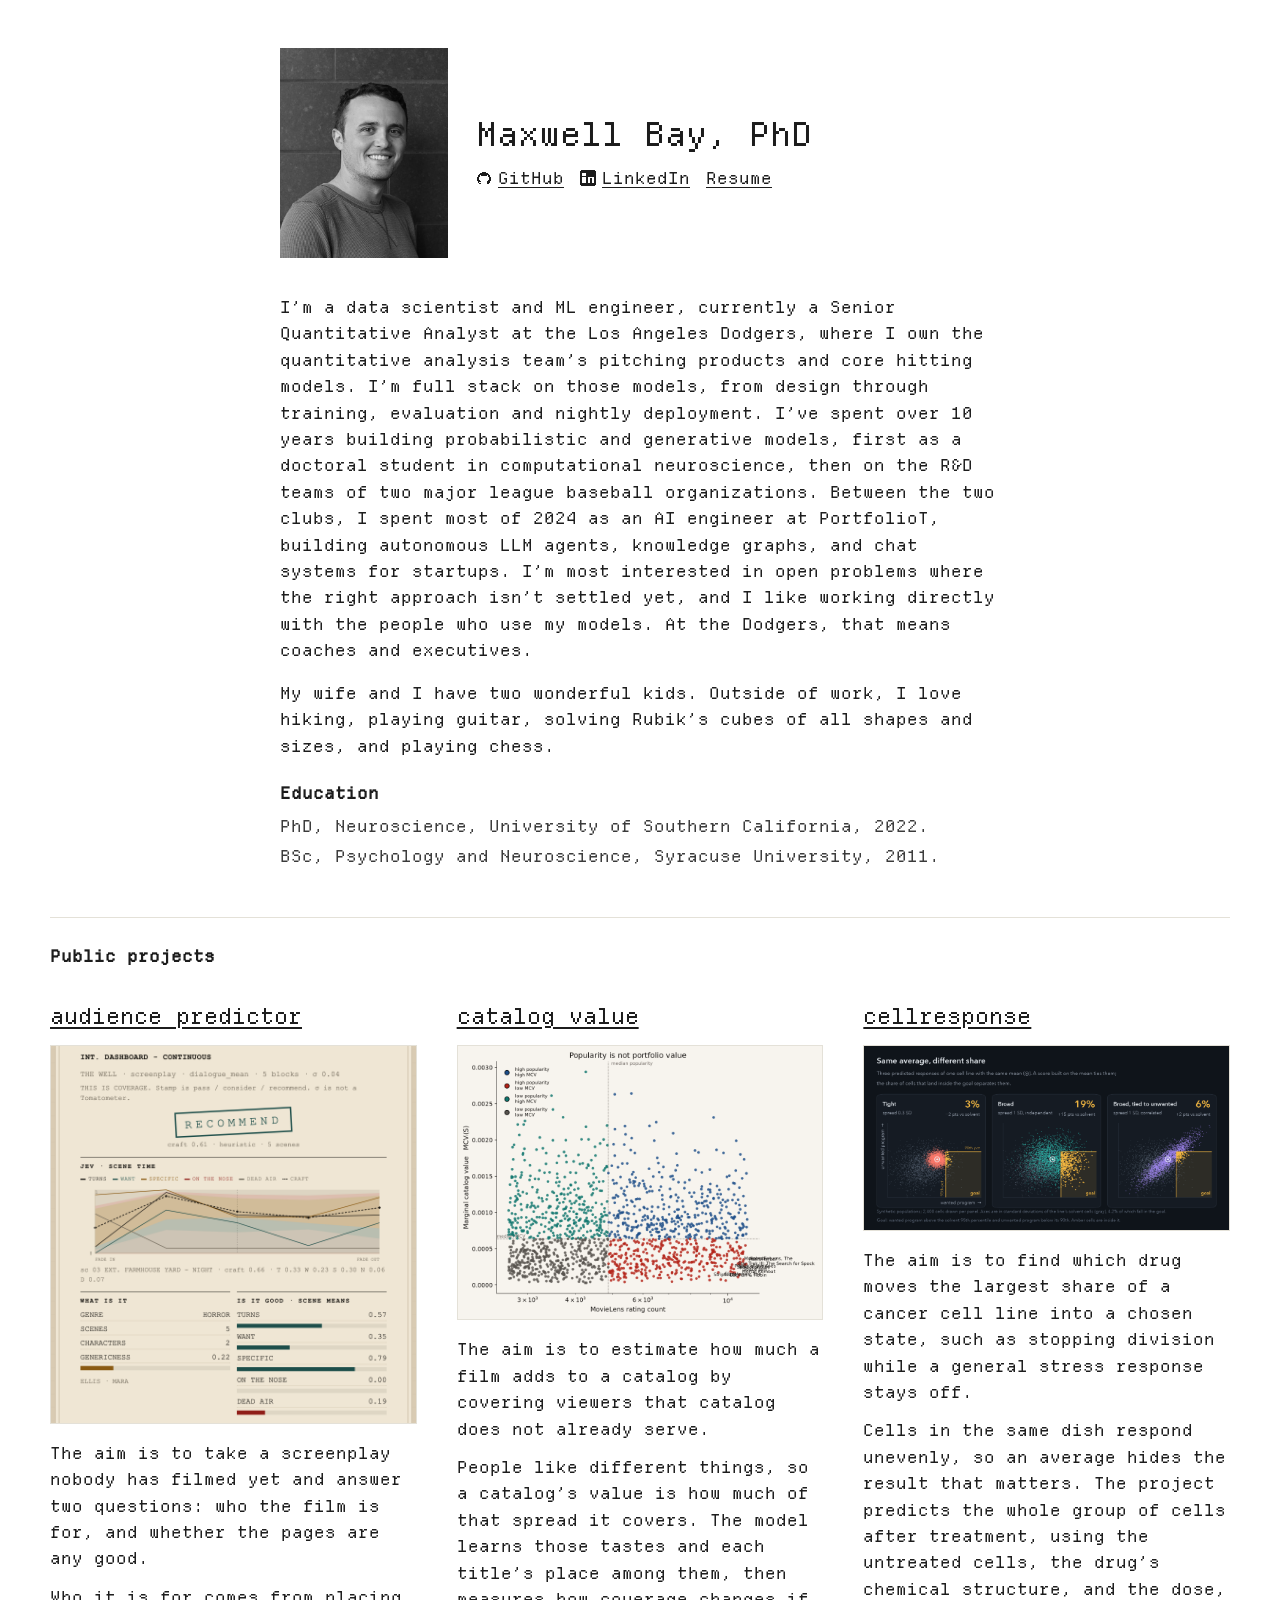
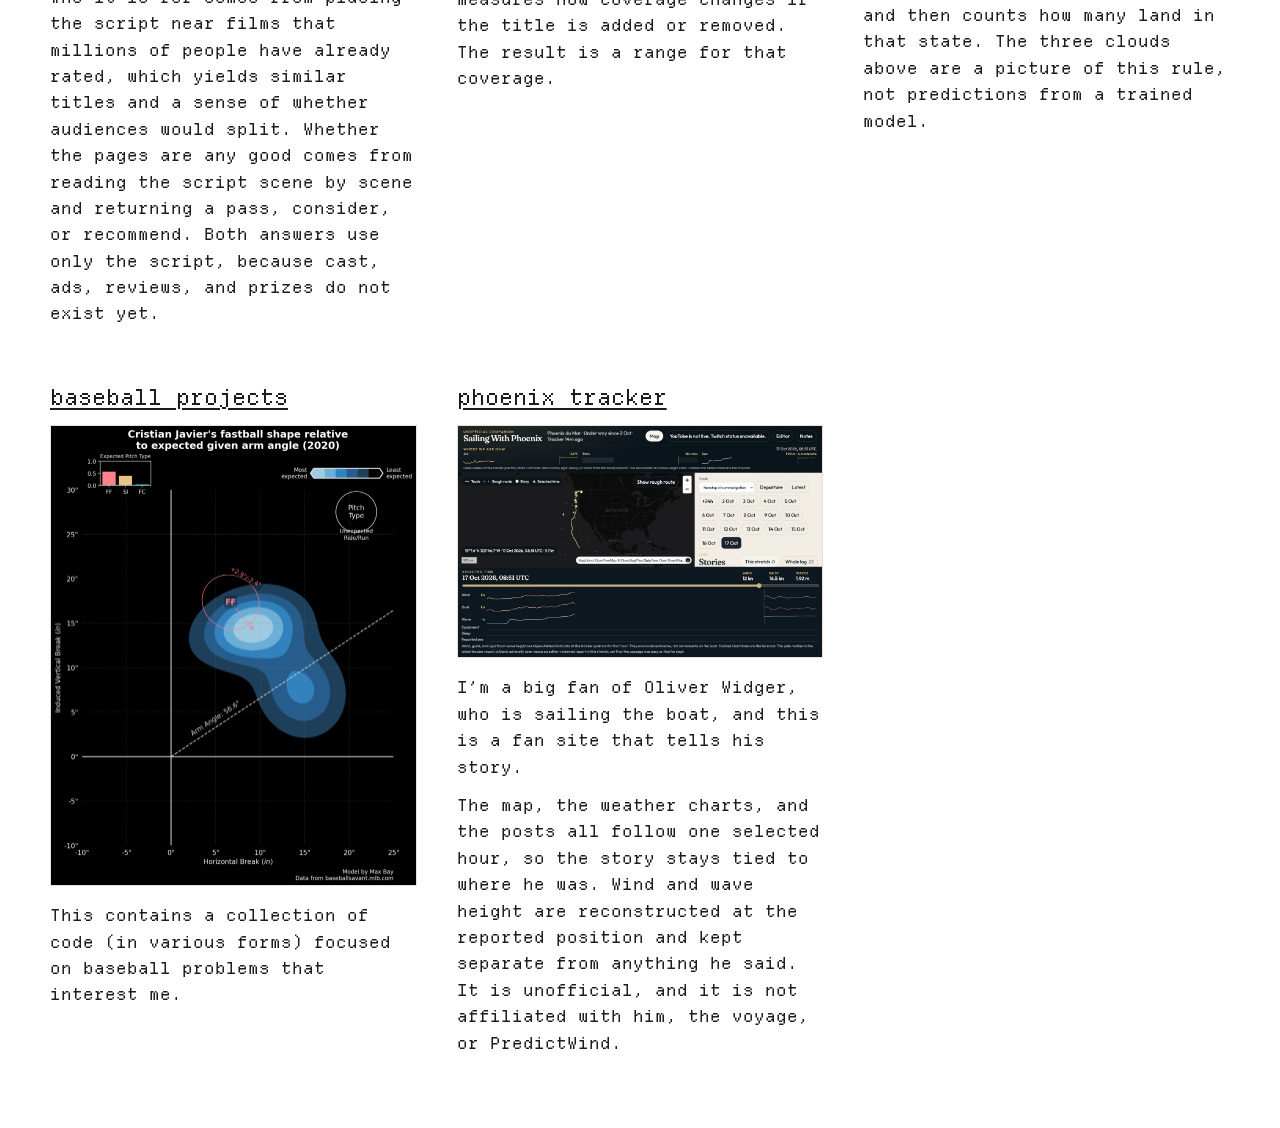
==== index.html @ 02265629 "chore: change bio text" ====
<!DOCTYPE html>
<html lang="en">
<head>
  <meta charset="utf-8">
  <meta name="viewport" content="width=device-width, initial-scale=1">
  <title>Maxwell Bay, PhD</title>
  <meta name="description" content="Maxwell Bay is a Senior Quantitative Analyst at the Los Angeles Dodgers. He builds probabilistic and generative models.">
  <link rel="canonical" href="https://maxmbay.github.io/">
  <meta property="og:title" content="Maxwell Bay, PhD">
  <meta property="og:description" content="Senior Quantitative Analyst at the Los Angeles Dodgers. Probabilistic and generative models, from neuroscience to two major-league front offices.">
  <meta property="og:type" content="website">
  <meta property="og:url" content="https://maxmbay.github.io/">
  <meta property="og:image" content="https://maxmbay.github.io/photos/Maxwell-Bay-crop.jpg">
  <meta name="twitter:card" content="summary">
  <meta name="theme-color" content="#ffffff">
  <link rel="icon" href="favicon.svg" type="image/svg+xml">
  <link rel="stylesheet" href="styles.css">
</head>
<body>
  <header class="intro">
    <img class="portrait" src="photos/Maxwell-Bay-crop.jpg" alt="Maxwell Bay">
    <div>
      <h1>Maxwell Bay, PhD</h1>
      <nav class="links" aria-label="Contact">
        <a href="https://github.com/maxmbay" rel="me noopener noreferrer">
          <svg viewBox="0 0 16 16" shape-rendering="crispEdges" aria-hidden="true"><path fill="currentColor" d="M6 2h4v1h-4zM4 3h8v1h-8zM3 4h10v1h-10zM2 5h2v1h-2zM5 5h6v1h-6zM12 5h2v1h-2zM2 6h2v1h-2zM12 6h2v1h-2zM1 7h2v1h-2zM13 7h2v1h-2zM1 8h2v1h-2zM13 8h2v1h-2zM1 9h2v1h-2zM13 9h2v1h-2zM1 10h3v1h-3zM12 10h3v1h-3zM2 11h3v1h-3zM11 11h3v1h-3zM2 12h1v1h-1zM11 12h3v1h-3zM3 13h2v1h-2zM11 13h2v1h-2z"/></svg>
          GitHub
        </a>
        <a href="https://www.linkedin.com/in/mbayphd" rel="me noopener noreferrer">
          <svg viewBox="0 0 16 16" shape-rendering="crispEdges" aria-hidden="true"><path fill="currentColor" d="M1 0h14v1h-14zM0 1h16v1h-16zM0 2h16v1h-16zM0 3h2v1h-2zM6 3h10v1h-10zM0 4h2v1h-2zM6 4h10v1h-10zM0 5h2v1h-2zM6 5h10v1h-10zM0 6h16v1h-16zM0 7h2v1h-2zM6 7h2v1h-2zM14 7h2v1h-2zM0 8h2v1h-2zM6 8h2v1h-2zM10 8h2v1h-2zM14 8h2v1h-2zM0 9h2v1h-2zM6 9h2v1h-2zM10 9h2v1h-2zM14 9h2v1h-2zM0 10h2v1h-2zM6 10h2v1h-2zM10 10h2v1h-2zM14 10h2v1h-2zM0 11h2v1h-2zM6 11h2v1h-2zM10 11h2v1h-2zM14 11h2v1h-2zM0 12h2v1h-2zM6 12h2v1h-2zM10 12h2v1h-2zM14 12h2v1h-2zM0 13h16v1h-16zM0 14h16v1h-16zM1 15h14v1h-14z"/></svg>
          LinkedIn
        </a>
        <a href="resume/Maxwell_Bay_Resume_2026.pdf">Resume</a>
      </nav>
    </div>
  </header>

  <section class="about">
    <p>I’m a data scientist and ML engineer, currently a Senior Quantitative Analyst at the Los Angeles Dodgers, where I own the quantitative analysis team’s pitching products and core hitting models. I’m full stack on those models, from design through training, evaluation and nightly deployment. I’ve spent over 10 years building probabilistic and generative models, first as a doctoral student in computational neuroscience, then on the R&amp;D teams of two major league baseball organizations. Between the two clubs, I spent most of 2024 as an AI engineer at PortfolioT, building autonomous LLM agents, knowledge graphs, and chat systems for startups. I’m most interested in open problems where the right approach isn’t settled yet, and I like working directly with the people who use my models. At the Dodgers, that means coaches and executives.</p>
    <p>My wife and I have two wonderful kids. Outside of work, I love hiking, playing guitar, solving Rubik’s cubes of all shapes and sizes, and playing chess.</p>
    <div class="edu"> 
      <h2>Education</h2>
      <p>PhD, Neuroscience, University of Southern California, 2022.</p>
      <p>BSc, Psychology and Neuroscience, Syracuse University, 2011.</p>
    </div>
  </section>

  <main>
    <h2 class="projects-label">Public projects</h2>
    <article>
      <h2><a href="https://github.com/maxmbay/audience-predictor">audience predictor</a></h2>
      <img src="images/audience.png" width="1540" height="1592" alt="Coverage desk for the spec The Well: a recommend stamp, a scene-by-scene craft chart, and short notes on what the script is and whether it is good.">
      <p>The aim is to take a screenplay nobody has filmed yet and answer two questions: who the film is for, and whether the pages are any good.</p>
      <p>Who it is for comes from placing the script near films that millions of people have already rated, which yields similar titles and a sense of whether audiences would split. Whether the pages are any good comes from reading the script scene by scene and returning a pass, consider, or recommend. Both answers use only the script, because cast, ads, reviews, and prizes do not exist yet.</p>
    </article>

    <article>
      <h2><a href="https://github.com/maxmbay/catalog-value">catalog value</a></h2>
      <img src="images/catalog.png" width="1936" height="1452" alt="Scatter of MovieLens popularity against marginal catalog value. High-popularity titles are not always high value.">
      <p>The aim is to estimate how much a film adds to a catalog by covering viewers that catalog does not already serve.</p>
      <p>People like different things, so a catalog’s value is how much of that spread it covers. The model learns those tastes and each title’s place among them, then measures how coverage changes if the title is added or removed. The result is a range for that coverage.</p>
    </article>

    <article>
      <h2><a href="https://github.com/maxmbay/expression">cellresponse</a></h2>
      <img src="images/expression.png" width="2000" height="1010" alt="Three synthetic responses with the same mean. Three percent, nineteen percent, and six percent of the cells fall inside the goal.">
      <p>The aim is to find which drug moves the largest share of a cancer cell line into a chosen state, such as stopping division while a general stress response stays off.</p>
      <p>Cells in the same dish respond unevenly, so an average hides the result that matters. The project predicts the whole group of cells after treatment, using the untreated cells, the drug’s chemical structure, and the dose, and then counts how many land in that state. The three clouds above are a picture of this rule, not predictions from a trained model.</p>
    </article>

    <article>
      <h2><a href="https://github.com/maxmbay/public_baseball">baseball projects</a></h2>
      <img src="images/baseball.png" width="1460" height="1837" alt="Cristian Javier’s 2020 fastball plotted against the movement expected from his arm angle. The four-seam fastball sits above that expectation.">
      <p>This contains a collection of code (in various forms) focused on baseball problems that interest me.</p>
    </article>

    <article>
      <h2><a href="https://github.com/maxmbay/phoenix-tracker">phoenix tracker</a></h2>
      <img src="images/phoenix.jpg" width="1200" height="760" alt="Voyage companion for Sailing With Phoenix: the track on a map, the hour’s weather, and the story log.">
      <p>I’m a big fan of Oliver Widger, who is sailing the boat, and this is a fan site that tells his story.</p>
      <p>The map, the weather charts, and the posts all follow one selected hour, so the story stays tied to where he was. Wind and wave height are reconstructed at the reported position and kept separate from anything he said. It is unofficial, and it is not affiliated with him, the voyage, or PredictWind.</p>
    </article>
  </main>
</body>
</html>
---- styles.css ----
@font-face {
  font-family: "Departure Mono";
  src: url("fonts/DepartureMono-Regular.woff2") format("woff2"),
       url("fonts/DepartureMono-Regular.woff") format("woff");
  font-display: swap;
}

* { box-sizing: border-box; }

/* Departure Mono is drawn on an 11px grid, so sizes stay on multiples of 5.5px. */
body {
  margin: 0;
  background: #fff;
  color: #1c1c1c;
  font: 16.5px/1.6 "Departure Mono", ui-monospace, Menlo, monospace;
}

body > * {
  width: min(720px, calc(100% - 40px));
  margin-left: auto;
  margin-right: auto;
}

a { color: inherit; }
a:focus-visible {
  outline: 2px solid currentColor;
  outline-offset: 3px;
}
img { max-width: 100%; height: auto; }

.intro {
  display: flex;
  gap: 28px;
  align-items: center;
  padding: 48px 0 8px;
}

.links {
  display: flex;
  flex-wrap: wrap;
  gap: 8px 16px;
  margin: 0;
  align-items: center;
}

.links a {
  display: inline-flex;
  align-items: center;
  gap: 6px;
}

.links svg {
  width: 16px;
  height: 16px;
  flex: none;
  image-rendering: pixelated;
}

a { text-underline-offset: 3px; }

.about { padding-top: 28px; }

.about > p { margin: 0; }
.about > p + p { margin-top: 1em; }

.about .edu { margin-top: 1.45em; }

.edu h2 {
  margin: 0 0 8px;
  font-size: 16.5px;
  font-weight: 700;
}

.edu p {
  margin: 0;
  color: #3a3a3a;
}

.edu p + p { margin-top: 4px; }

.portrait {
  width: 168px;
  height: 210px;
  object-fit: cover;
  object-position: center 18%;
  filter: grayscale(1);
  flex: none;
}

h1 {
  margin: 0 0 10px;
  font-size: 33px;
  font-weight: normal;
  line-height: 1.2;
}

body > main {
  width: min(1180px, calc(100% - 40px));
  display: grid;
  grid-template-columns: repeat(3, 1fr);
  column-gap: 40px;
  row-gap: 56px;
  align-items: start;
  margin-top: 48px;
  padding: 28px 0 72px;
  border-top: 1px solid #e4e1d8;
}

.projects-label {
  grid-column: 1 / -1;
  margin: 0 0 -28px;
  font-size: 16.5px;
  font-weight: 700;
  line-height: 1.3;
}

main article { margin-top: 0; }

h2 {
  margin: 0;
  font-size: 22px;
  font-weight: normal;
  line-height: 1.3;
}

article img {
  display: block;
  width: 100%;
  height: auto;
  margin: 14px 0 16px;
  border: 1px solid #e4e1d8;
}

article p {
  margin: 0 0 12px;
}

article p:last-child { margin-bottom: 0; }

@media (max-width: 1100px) {
  body > main {
    grid-template-columns: 1fr 1fr;
    row-gap: 48px;
  }
}

@media (max-width: 700px) {
  body > main {
    grid-template-columns: 1fr;
    row-gap: 40px;
  }
}

@media (max-width: 560px) {
  .intro {
    flex-direction: column;
    align-items: flex-start;
    gap: 16px;
  }
  .portrait { width: 140px; height: 176px; }
  h1 { font-size: 27.5px; }
}
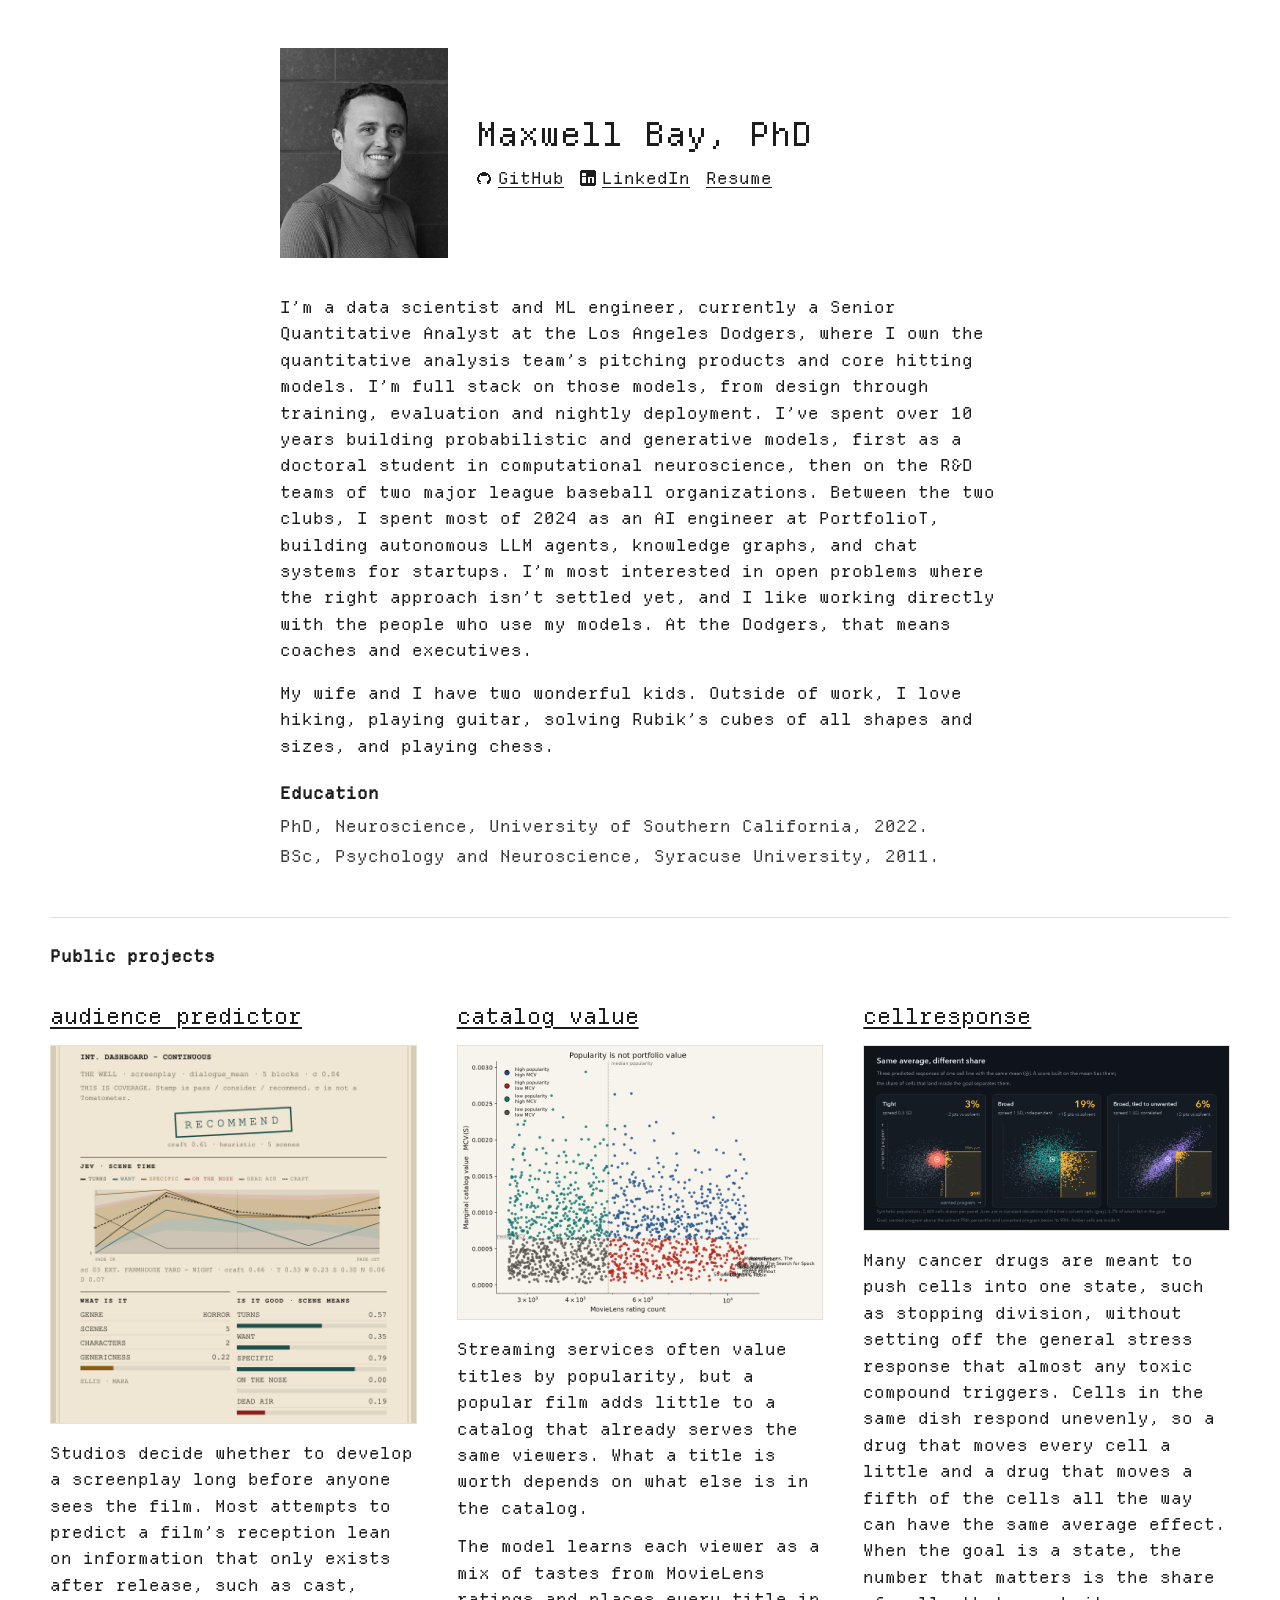
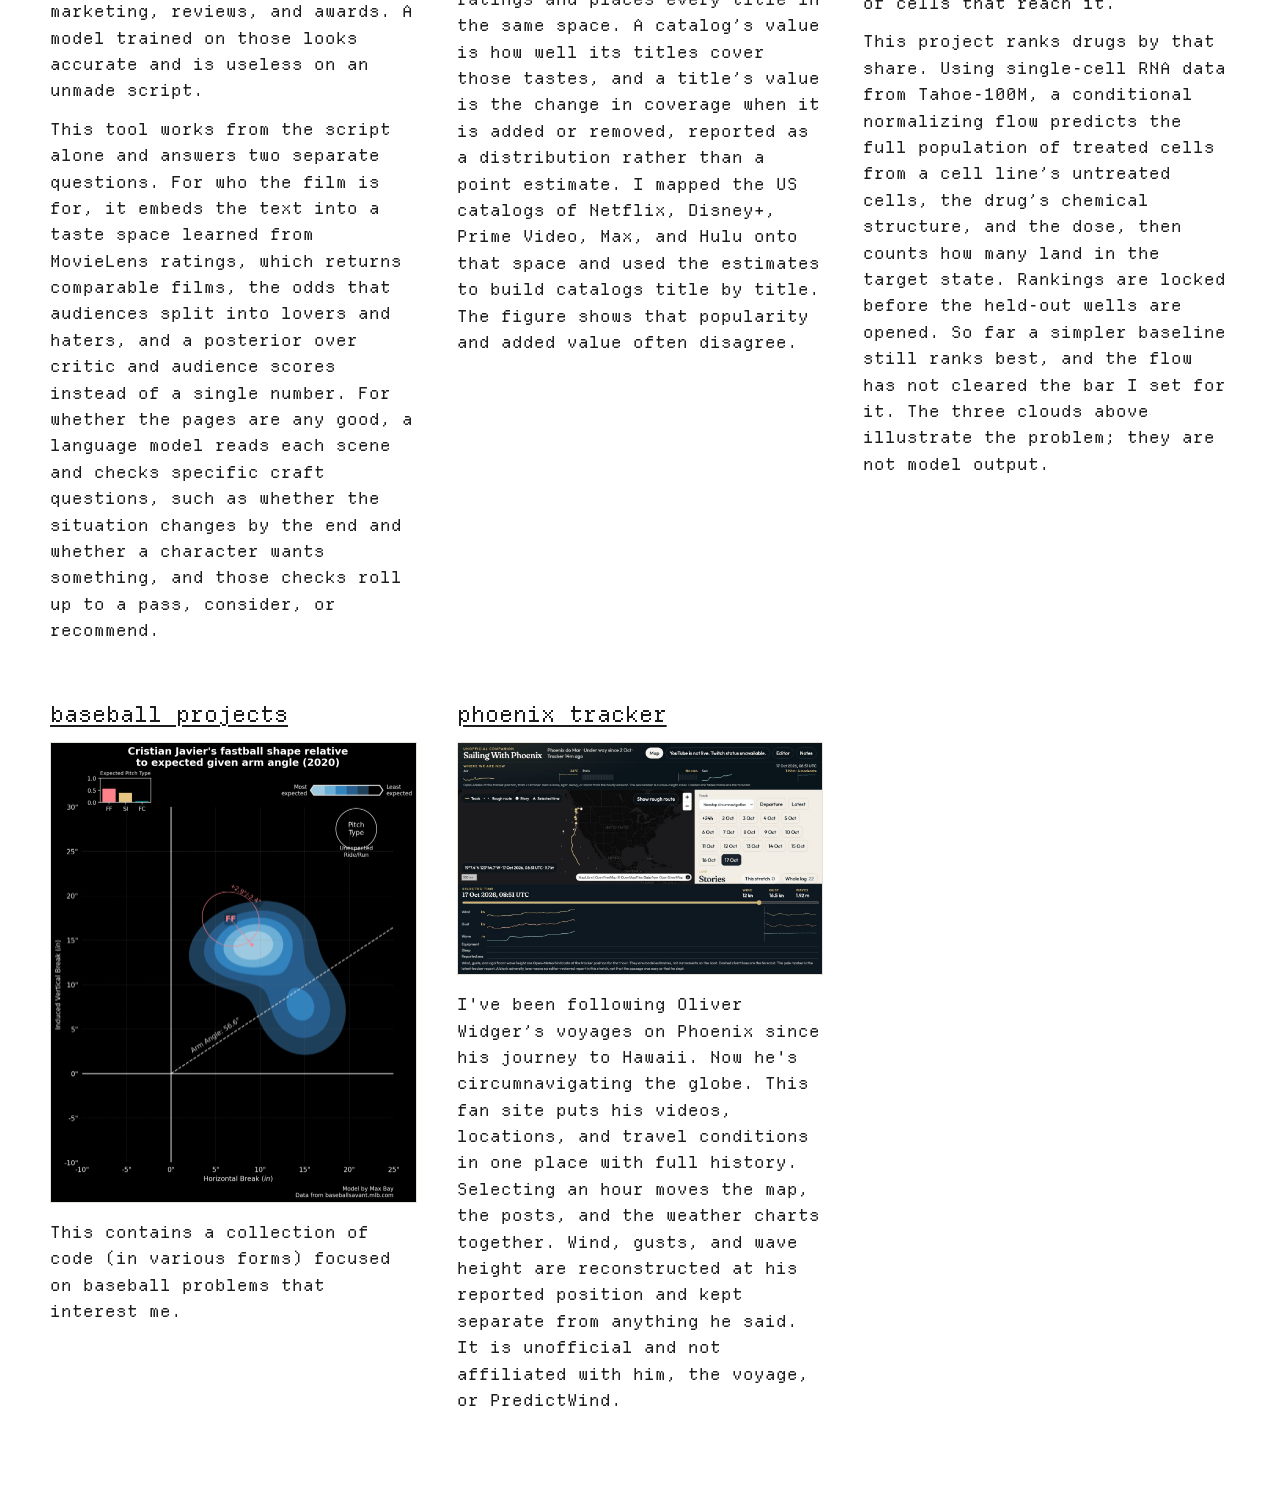
==== commit fa6981a6: "Spell out what each public project measures and how it does it. Co-authored-by: Cursor <cursoragent@" ====
--- a/index.html
+++ b/index.html
@@ -50,22 +50,22 @@
     <article>
       <h2><a href="https://github.com/maxmbay/audience-predictor">audience predictor</a></h2>
       <img src="images/audience.png" width="1540" height="1592" alt="Coverage desk for the spec The Well: a recommend stamp, a scene-by-scene craft chart, and short notes on what the script is and whether it is good.">
-      <p>The aim is to take a screenplay nobody has filmed yet and answer two questions: who the film is for, and whether the pages are any good.</p>
-      <p>Who it is for comes from placing the script near films that millions of people have already rated, which yields similar titles and a sense of whether audiences would split. Whether the pages are any good comes from reading the script scene by scene and returning a pass, consider, or recommend. Both answers use only the script, because cast, ads, reviews, and prizes do not exist yet.</p>
+      <p>Studios decide whether to develop a screenplay long before anyone sees the film. Most attempts to predict a film’s reception lean on information that only exists after release, such as cast, marketing, reviews, and awards. A model trained on those looks accurate and is useless on an unmade script.</p>
+      <p>This tool works from the script alone and answers two separate questions. For who the film is for, it embeds the text into a taste space learned from MovieLens ratings, which returns comparable films, the odds that audiences split into lovers and haters, and a posterior over critic and audience scores instead of a single number. For whether the pages are any good, a language model reads each scene and checks specific craft questions, such as whether the situation changes by the end and whether a character wants something, and those checks roll up to a pass, consider, or recommend.</p>
     </article>
 
     <article>
       <h2><a href="https://github.com/maxmbay/catalog-value">catalog value</a></h2>
       <img src="images/catalog.png" width="1936" height="1452" alt="Scatter of MovieLens popularity against marginal catalog value. High-popularity titles are not always high value.">
-      <p>The aim is to estimate how much a film adds to a catalog by covering viewers that catalog does not already serve.</p>
-      <p>People like different things, so a catalog’s value is how much of that spread it covers. The model learns those tastes and each title’s place among them, then measures how coverage changes if the title is added or removed. The result is a range for that coverage.</p>
+      <p>Streaming services often value titles by popularity, but a popular film adds little to a catalog that already serves the same viewers. What a title is worth depends on what else is in the catalog.</p>
+      <p>The model learns each viewer as a mix of tastes from MovieLens ratings and places every title in the same space. A catalog’s value is how well its titles cover those tastes, and a title’s value is the change in coverage when it is added or removed, reported as a distribution rather than a point estimate. I mapped the US catalogs of Netflix, Disney+, Prime Video, Max, and Hulu onto that space and used the estimates to build catalogs title by title. The figure shows that popularity and added value often disagree.</p>
     </article>
 
     <article>
       <h2><a href="https://github.com/maxmbay/expression">cellresponse</a></h2>
       <img src="images/expression.png" width="2000" height="1010" alt="Three synthetic responses with the same mean. Three percent, nineteen percent, and six percent of the cells fall inside the goal.">
-      <p>The aim is to find which drug moves the largest share of a cancer cell line into a chosen state, such as stopping division while a general stress response stays off.</p>
-      <p>Cells in the same dish respond unevenly, so an average hides the result that matters. The project predicts the whole group of cells after treatment, using the untreated cells, the drug’s chemical structure, and the dose, and then counts how many land in that state. The three clouds above are a picture of this rule, not predictions from a trained model.</p>
+      <p>Many cancer drugs are meant to push cells into one state, such as stopping division, without setting off the general stress response that almost any toxic compound triggers. Cells in the same dish respond unevenly, so a drug that moves every cell a little and a drug that moves a fifth of the cells all the way can have the same average effect. When the goal is a state, the number that matters is the share of cells that reach it.</p>
+      <p>This project ranks drugs by that share. Using single-cell RNA data from Tahoe-100M, a conditional normalizing flow predicts the full population of treated cells from a cell line’s untreated cells, the drug’s chemical structure, and the dose, then counts how many land in the target state. Rankings are locked before the held-out wells are opened. So far a simpler baseline still ranks best, and the flow has not cleared the bar I set for it. The three clouds above illustrate the problem; they are not model output.</p>
     </article>
 
     <article>
@@ -77,8 +77,7 @@
     <article>
       <h2><a href="https://github.com/maxmbay/phoenix-tracker">phoenix tracker</a></h2>
       <img src="images/phoenix.jpg" width="1200" height="760" alt="Voyage companion for Sailing With Phoenix: the track on a map, the hour’s weather, and the story log.">
-      <p>I’m a big fan of Oliver Widger, who is sailing the boat, and this is a fan site that tells his story.</p>
-      <p>The map, the weather charts, and the posts all follow one selected hour, so the story stays tied to where he was. Wind and wave height are reconstructed at the reported position and kept separate from anything he said. It is unofficial, and it is not affiliated with him, the voyage, or PredictWind.</p>
+      <p>I've been following Oliver Widger’s voyages on Phoenix since his journey to Hawaii. Now he's circumnavigating the globe. This fan site puts his videos, locations, and travel conditions in one place with full history. Selecting an hour moves the map, the posts, and the weather charts together. Wind, gusts, and wave height are reconstructed at his reported position and kept separate from anything he said. It is unofficial and not affiliated with him, the voyage, or PredictWind.</p>
     </article>
   </main>
 </body>
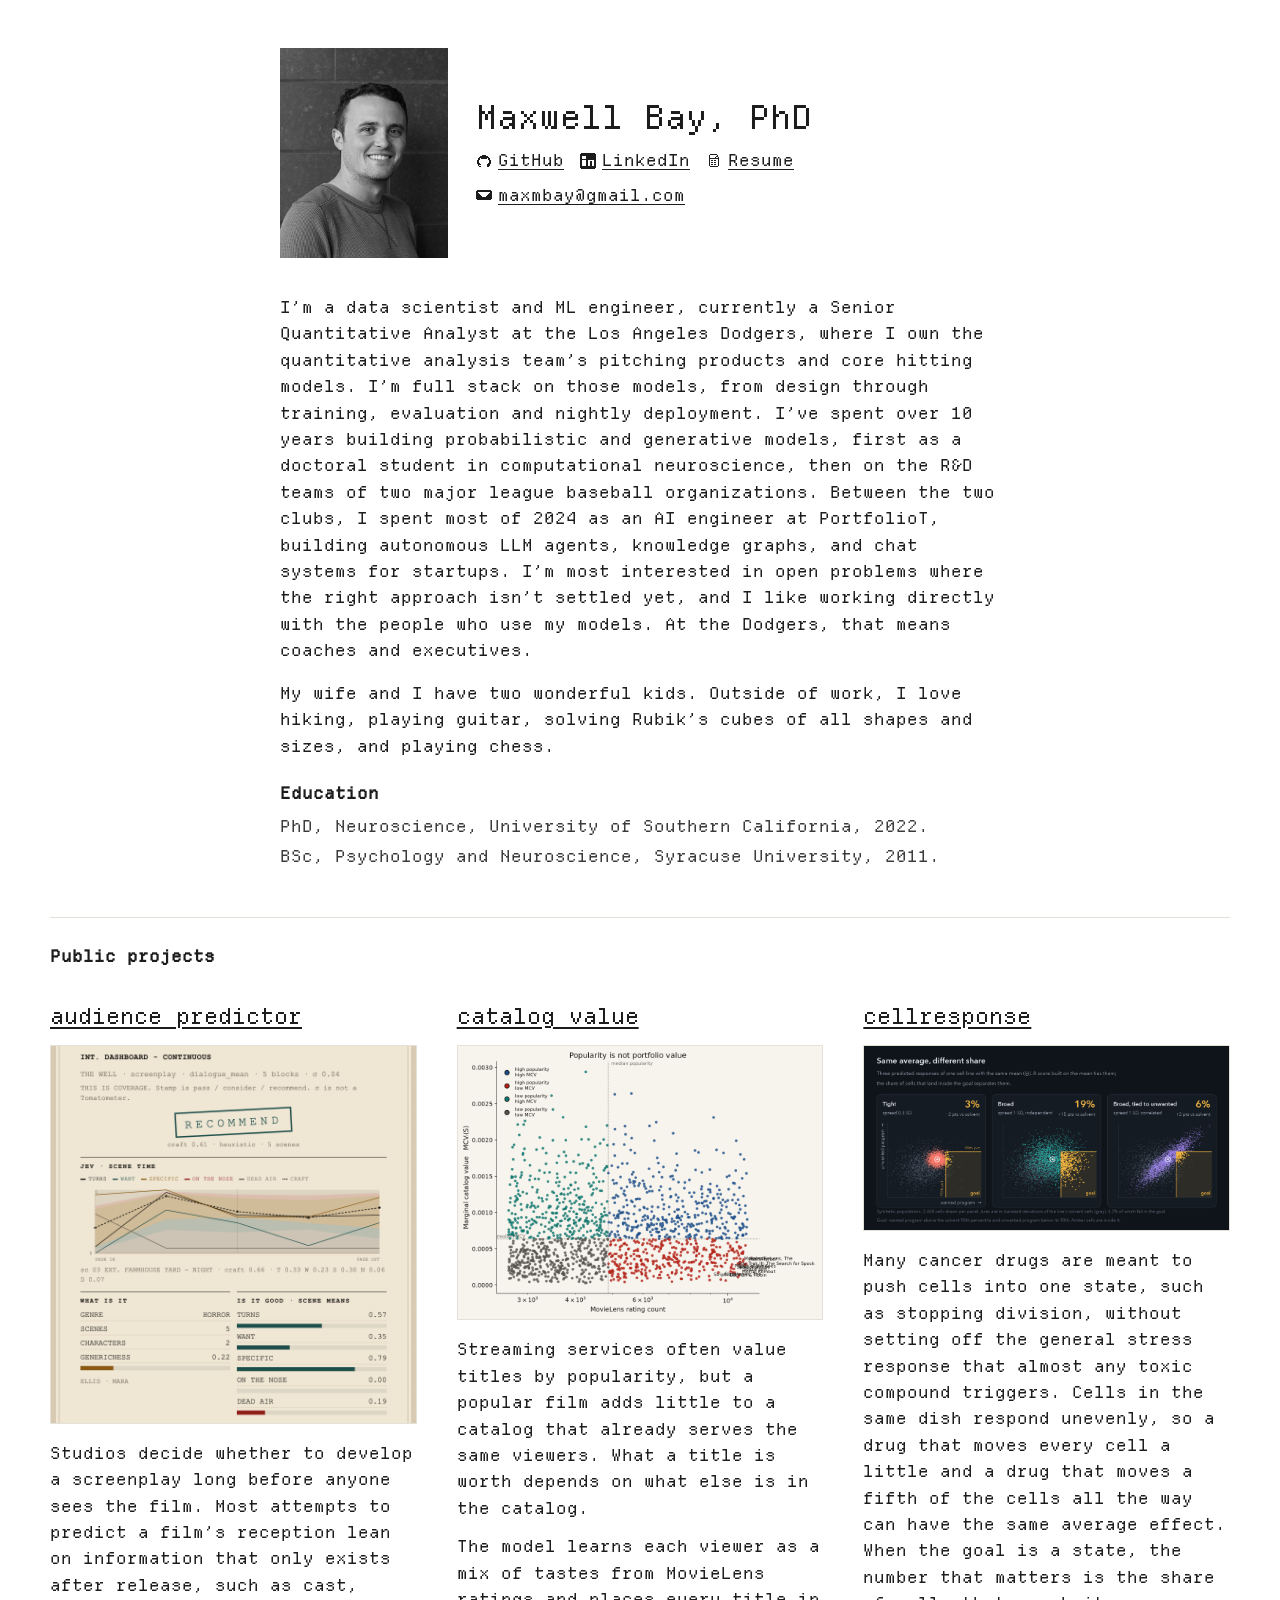
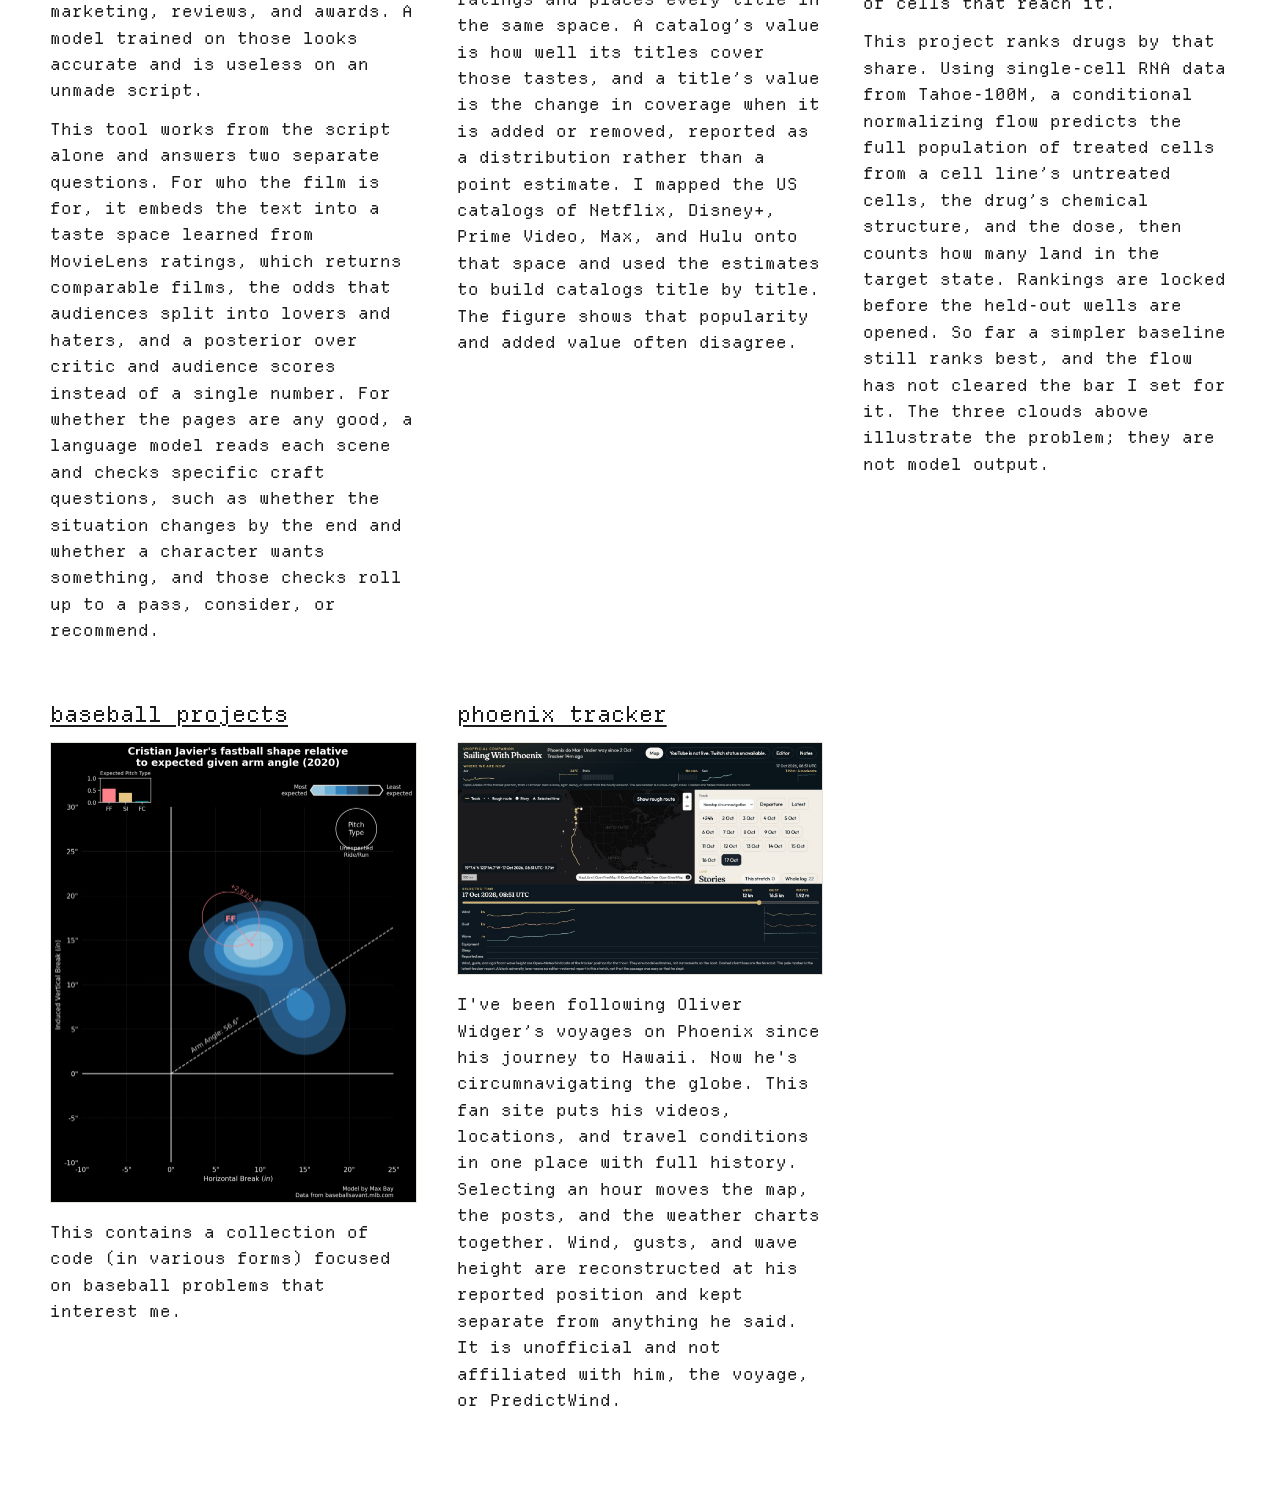
==== commit dd9cc6ae: "Add email and a resume icon to the header so the contact row is complete. Co-authored-by: Cursor <cu" ====
--- a/index.html
+++ b/index.html
@@ -30,7 +30,14 @@
           <svg viewBox="0 0 16 16" shape-rendering="crispEdges" aria-hidden="true"><path fill="currentColor" d="M1 0h14v1h-14zM0 1h16v1h-16zM0 2h16v1h-16zM0 3h2v1h-2zM6 3h10v1h-10zM0 4h2v1h-2zM6 4h10v1h-10zM0 5h2v1h-2zM6 5h10v1h-10zM0 6h16v1h-16zM0 7h2v1h-2zM6 7h2v1h-2zM14 7h2v1h-2zM0 8h2v1h-2zM6 8h2v1h-2zM10 8h2v1h-2zM14 8h2v1h-2zM0 9h2v1h-2zM6 9h2v1h-2zM10 9h2v1h-2zM14 9h2v1h-2zM0 10h2v1h-2zM6 10h2v1h-2zM10 10h2v1h-2zM14 10h2v1h-2zM0 11h2v1h-2zM6 11h2v1h-2zM10 11h2v1h-2zM14 11h2v1h-2zM0 12h2v1h-2zM6 12h2v1h-2zM10 12h2v1h-2zM14 12h2v1h-2zM0 13h16v1h-16zM0 14h16v1h-16zM1 15h14v1h-14z"/></svg>
           LinkedIn
         </a>
-        <a href="resume/Maxwell_Bay_Resume_2026.pdf">Resume</a>
+        <a href="resume/Maxwell_Bay_Resume_2026.pdf">
+          <svg viewBox="0 0 16 16" shape-rendering="crispEdges" aria-hidden="true"><path fill="currentColor" d="M4 1h7v1h-7zM3 2h1v11h-1zM11 2h1v1h-1zM10 3h2v1h-2zM9 4h1v1h-1zM12 4h1v1h-1zM4 5h9v1h-9zM12 6h1v7h-1zM4 13h8v1h-8zM5 7h2v1h-2zM8 7h2v1h-2zM5 9h2v1h-2zM8 9h2v1h-2zM5 11h2v1h-2zM8 11h2v1h-2z"/></svg>
+          Resume
+        </a>
+        <a href="mailto:maxmbay@gmail.com">
+          <svg viewBox="0 0 16 16" shape-rendering="crispEdges" aria-hidden="true"><path fill="currentColor" d="M1 3h14v1h-14zM0 4h16v1h-16zM0 5h2v1h-2zM14 5h2v1h-2zM0 6h3v1h-3zM13 6h3v1h-3zM0 7h4v1h-4zM12 7h4v1h-4zM0 8h5v1h-5zM11 8h5v1h-5zM0 9h6v1h-6zM10 9h6v1h-6zM0 10h16v1h-16zM0 11h16v1h-16zM1 12h14v1h-14z"/></svg>
+          maxmbay@gmail.com
+        </a>
       </nav>
     </div>
   </header>
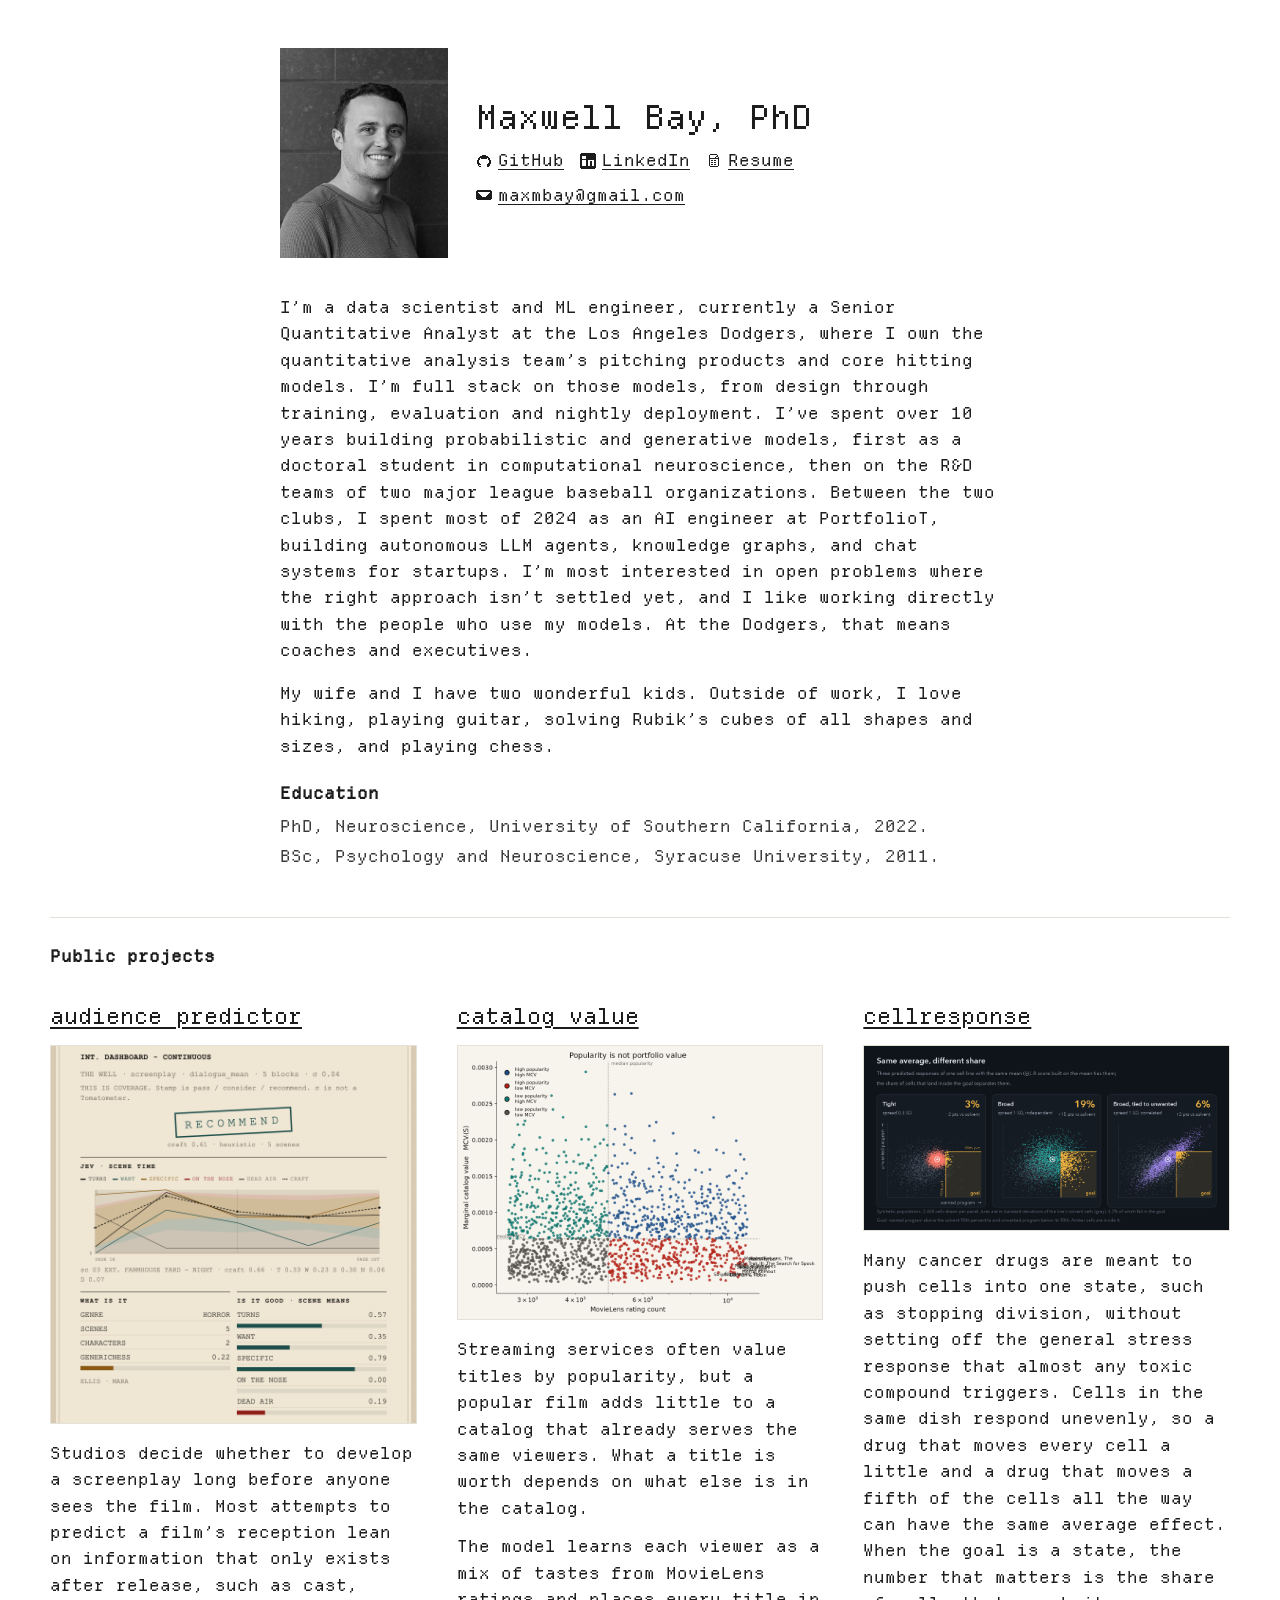
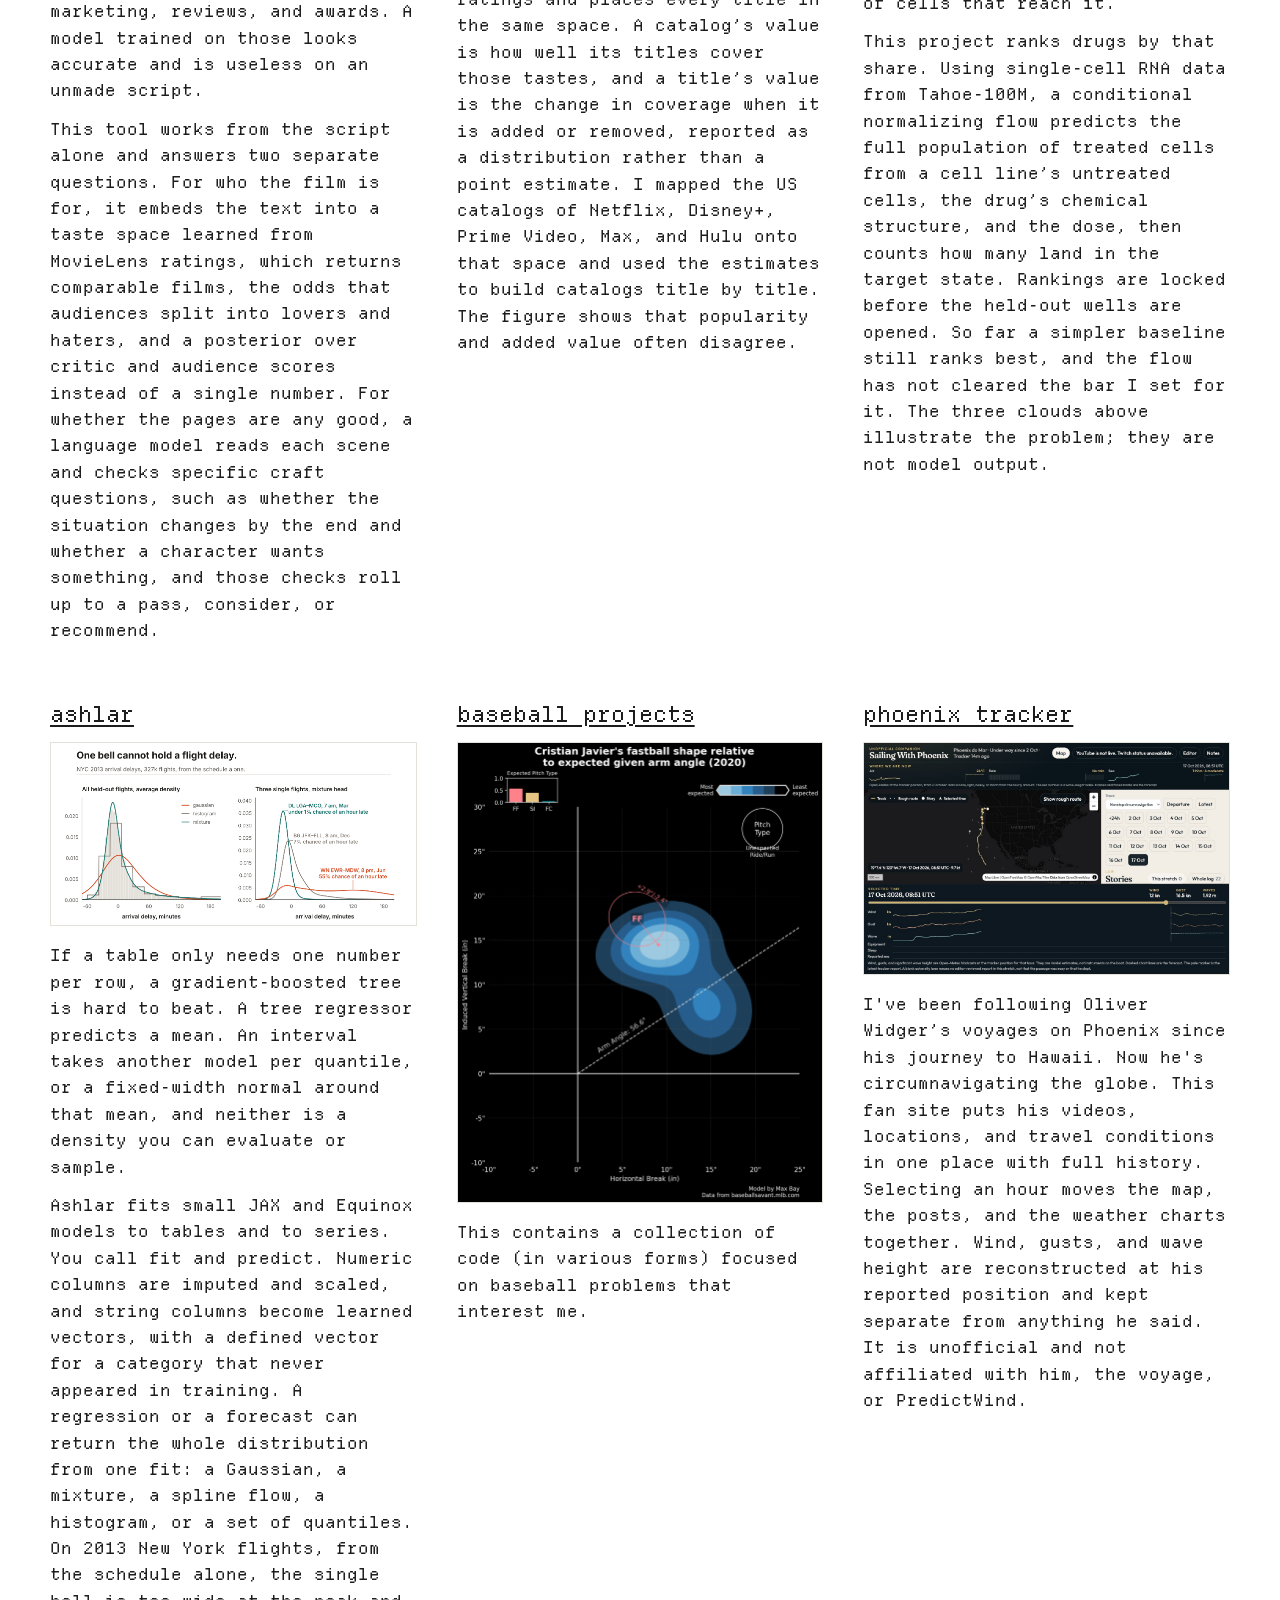
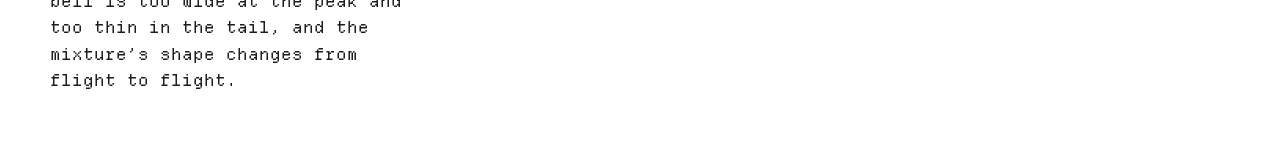
==== commit 565e60c6: "Add Ashlar to the public projects. The entry follows the other project cards: a link to the reposito" ====
--- a/index.html
+++ b/index.html
@@ -76,6 +76,13 @@
     </article>
 
     <article>
+      <h2><a href="https://github.com/maxmbay/ashlar">ashlar</a></h2>
+      <img src="images/ashlar.png" width="2898" height="1449" alt="Average predictive density of Gaussian, histogram, and mixture heads on held-out 2013 New York flight delays, and the mixture head for three single flights.">
+      <p>If a table only needs one number per row, a gradient-boosted tree is hard to beat. A tree regressor predicts a mean. An interval takes another model per quantile, or a fixed-width normal around that mean, and neither is a density you can evaluate or sample.</p>
+      <p>Ashlar fits small JAX and Equinox models to tables and to series. You call fit and predict. Numeric columns are imputed and scaled, and string columns become learned vectors, with a defined vector for a category that never appeared in training. A regression or a forecast can return the whole distribution from one fit: a Gaussian, a mixture, a spline flow, a histogram, or a set of quantiles. On 2013 New York flights, from the schedule alone, the single bell is too wide at the peak and too thin in the tail, and the mixture’s shape changes from flight to flight.</p>
+    </article>
+
+    <article>
       <h2><a href="https://github.com/maxmbay/public_baseball">baseball projects</a></h2>
       <img src="images/baseball.png" width="1460" height="1837" alt="Cristian Javier’s 2020 fastball plotted against the movement expected from his arm angle. The four-seam fastball sits above that expectation.">
       <p>This contains a collection of code (in various forms) focused on baseball problems that interest me.</p>
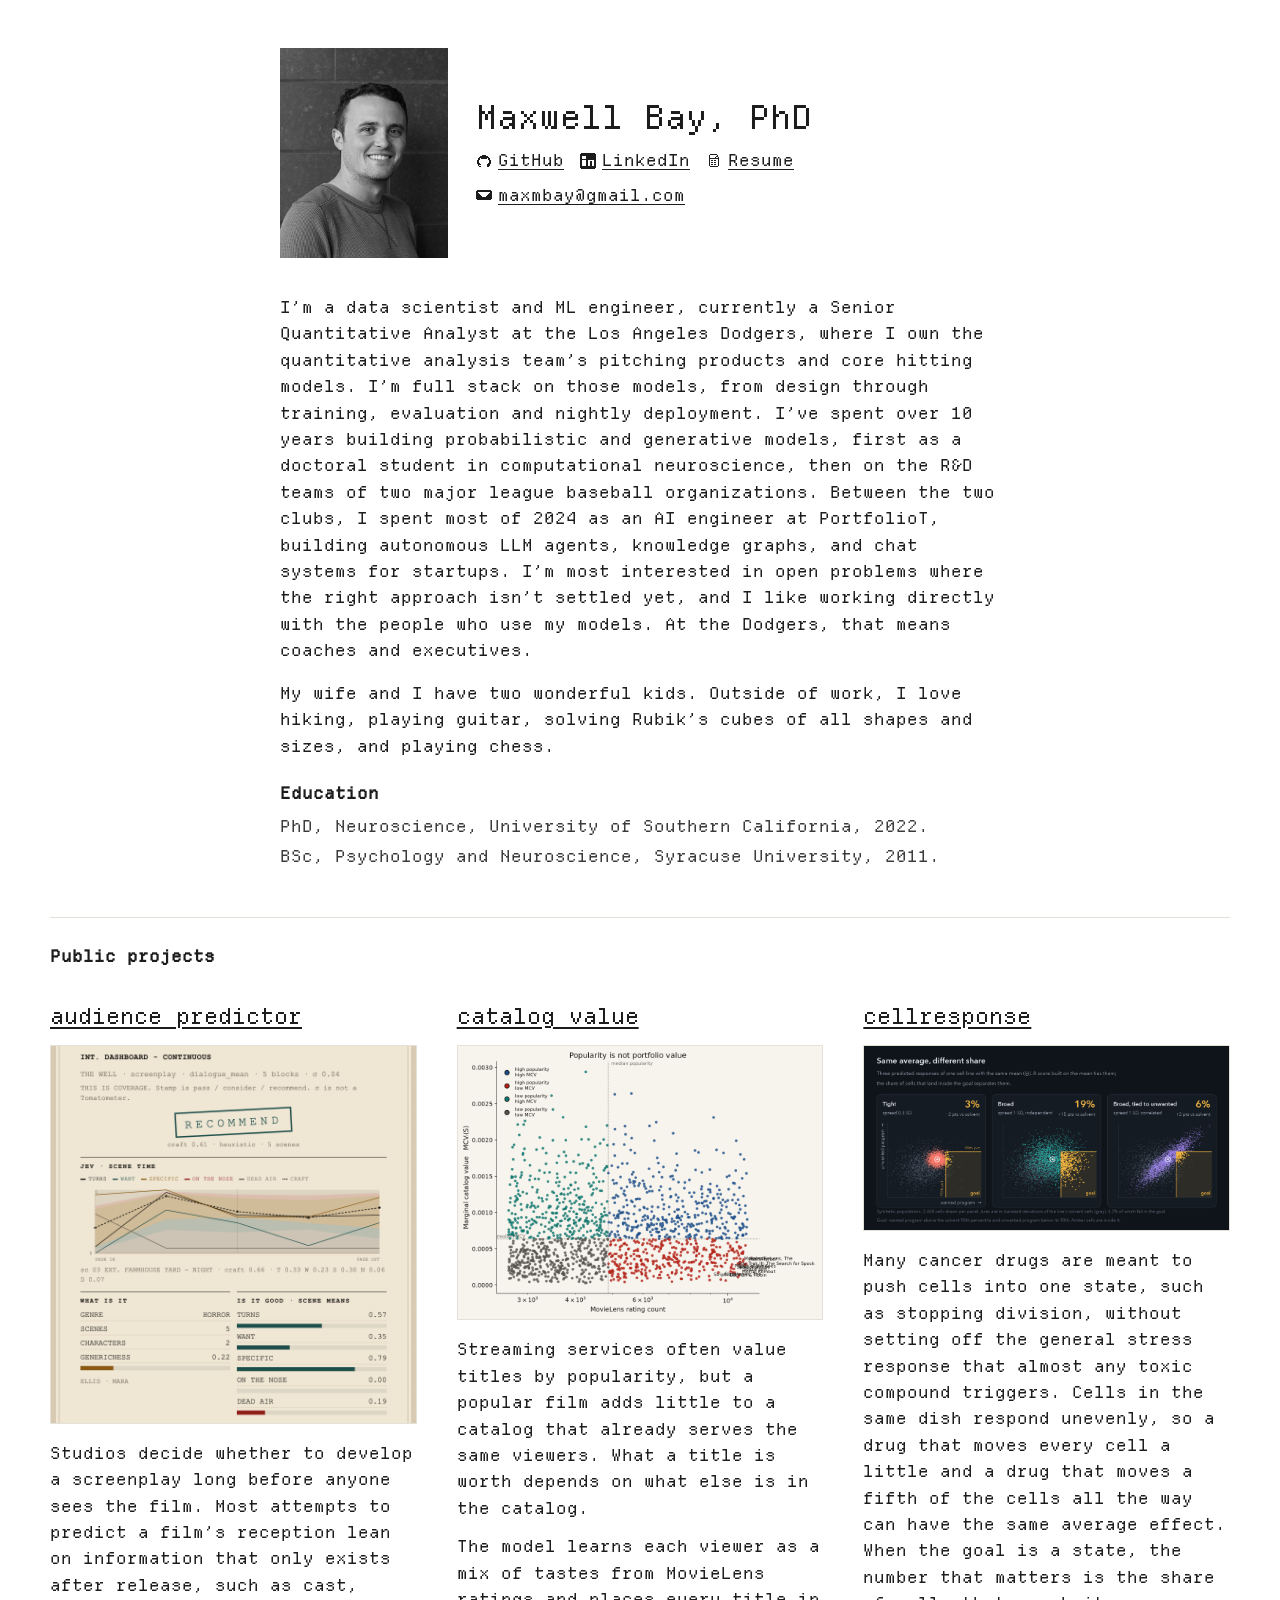
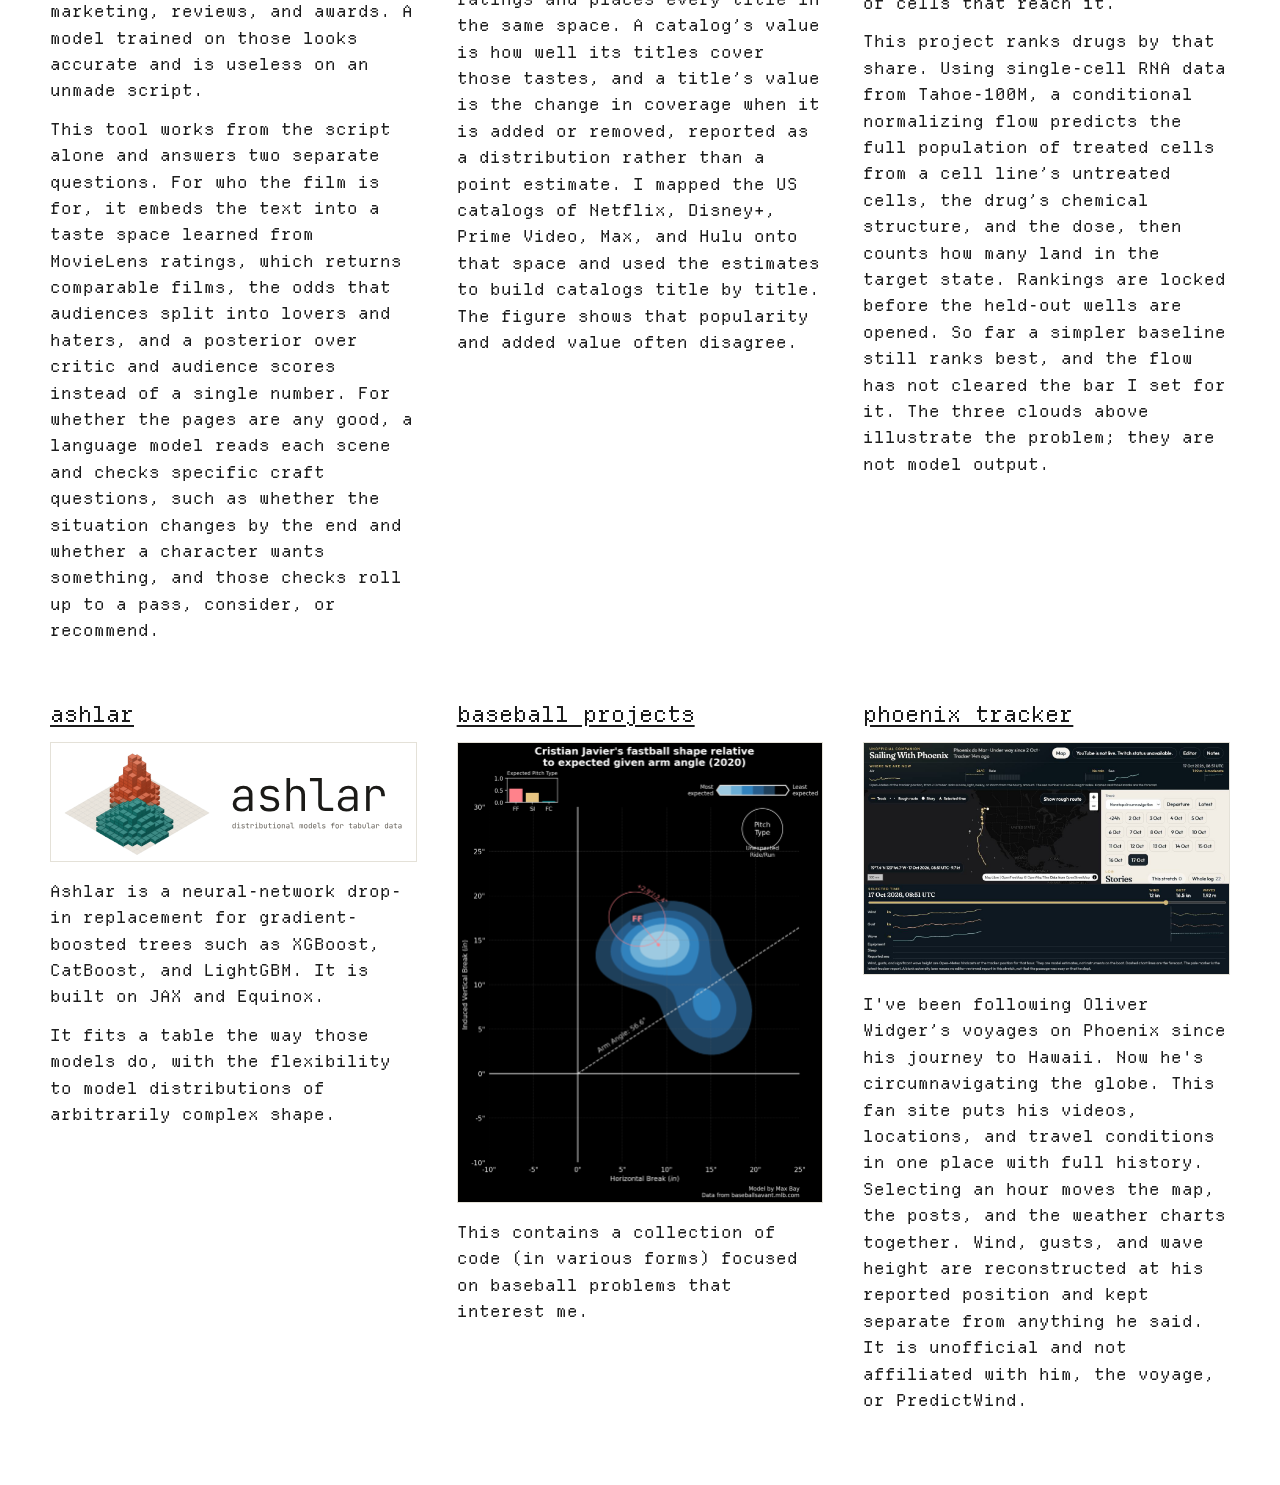
==== commit c2ae65dd: "Use the Ashlar logo and a shorter description. Replace the flight-delay chart with the light logo fr" ====
--- a/index.html
+++ b/index.html
@@ -77,9 +77,9 @@
 
     <article>
       <h2><a href="https://github.com/maxmbay/ashlar">ashlar</a></h2>
-      <img src="images/ashlar.png" width="2898" height="1449" alt="Average predictive density of Gaussian, histogram, and mixture heads on held-out 2013 New York flight delays, and the mixture head for three single flights.">
-      <p>If a table only needs one number per row, a gradient-boosted tree is hard to beat. A tree regressor predicts a mean. An interval takes another model per quantile, or a fixed-width normal around that mean, and neither is a density you can evaluate or sample.</p>
-      <p>Ashlar fits small JAX and Equinox models to tables and to series. You call fit and predict. Numeric columns are imputed and scaled, and string columns become learned vectors, with a defined vector for a category that never appeared in training. A regression or a forecast can return the whole distribution from one fit: a Gaussian, a mixture, a spline flow, a histogram, or a set of quantiles. On 2013 New York flights, from the schedule alone, the single bell is too wide at the peak and too thin in the tail, and the mixture’s shape changes from flight to flight.</p>
+      <img src="images/ashlar.svg" width="806" height="260" alt="Ashlar logo: isometric blocks of a two-mode density beside the word ashlar and the line distributional models for tabular data.">
+      <p>Ashlar is a neural-network drop-in replacement for gradient-boosted trees such as XGBoost, CatBoost, and LightGBM. It is built on JAX and Equinox.</p>
+      <p>It fits a table the way those models do, with the flexibility to model distributions of arbitrarily complex shape.</p>
     </article>
 
     <article>
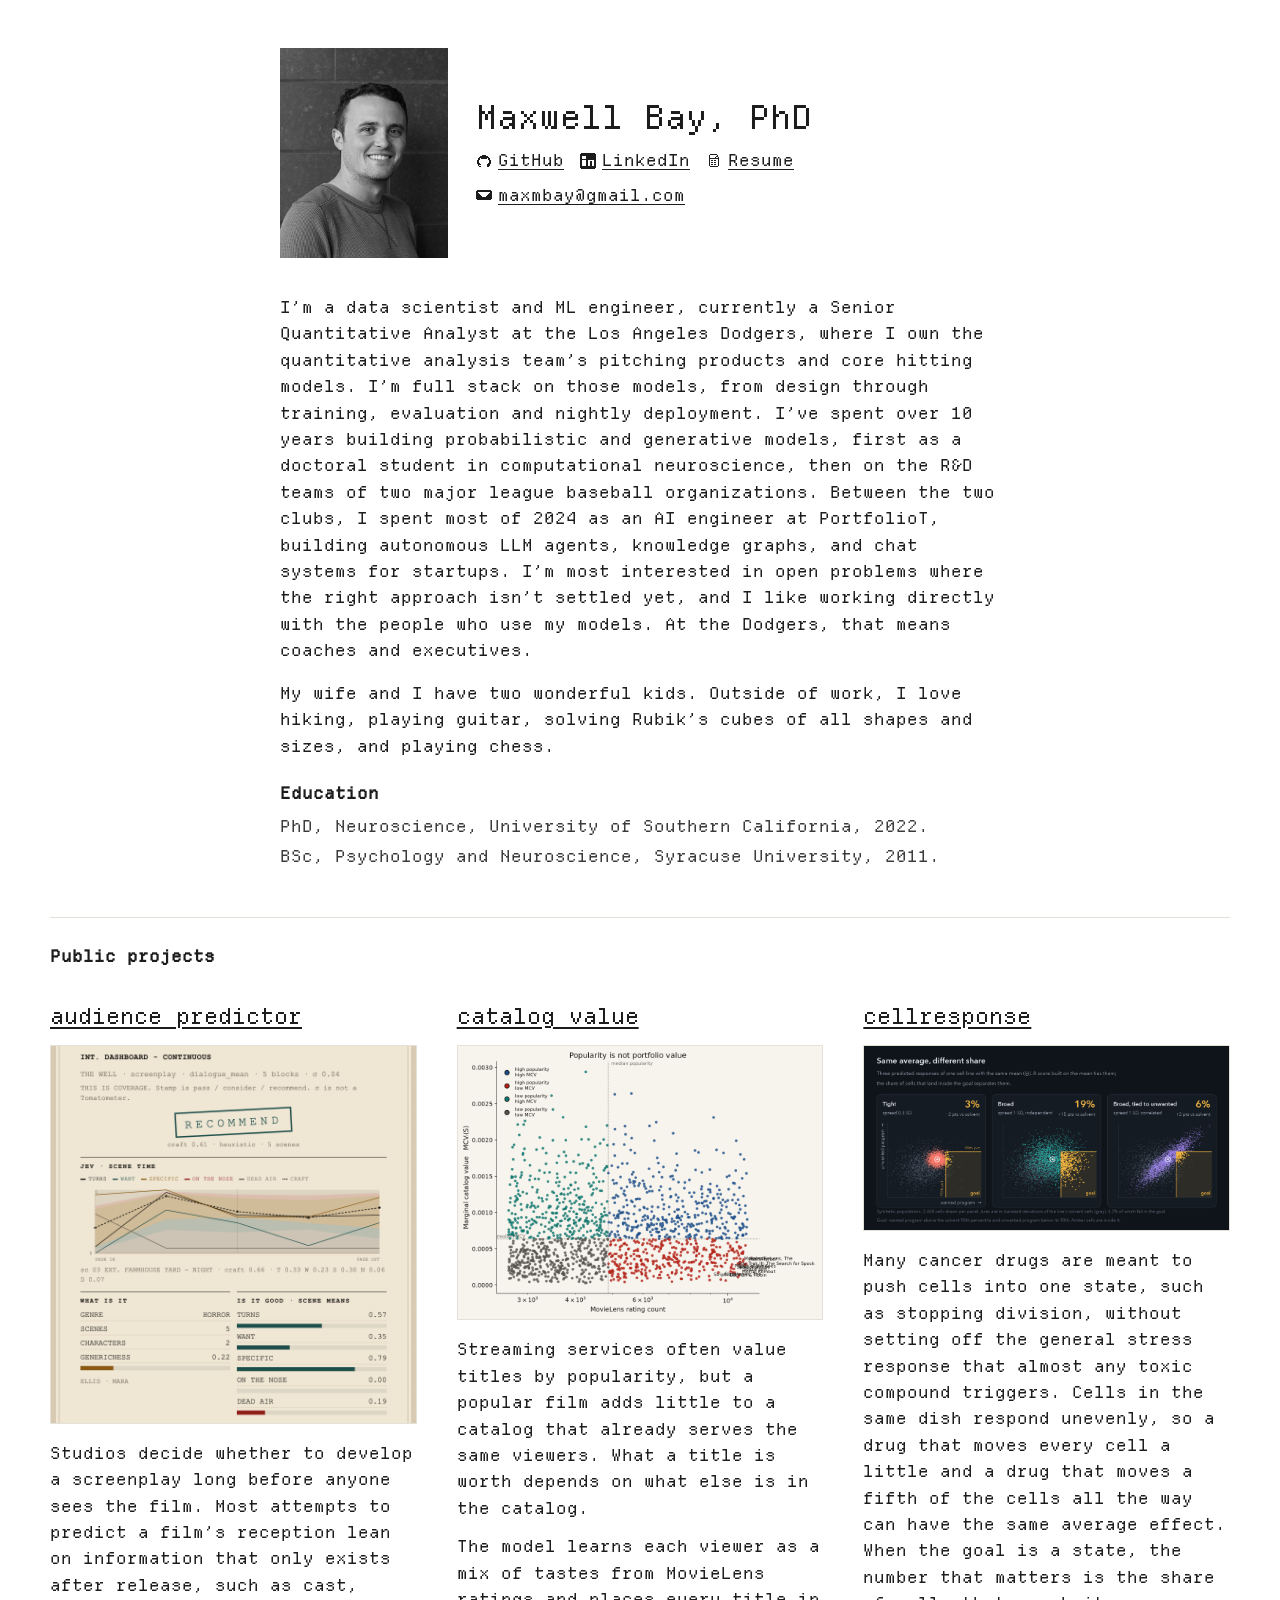
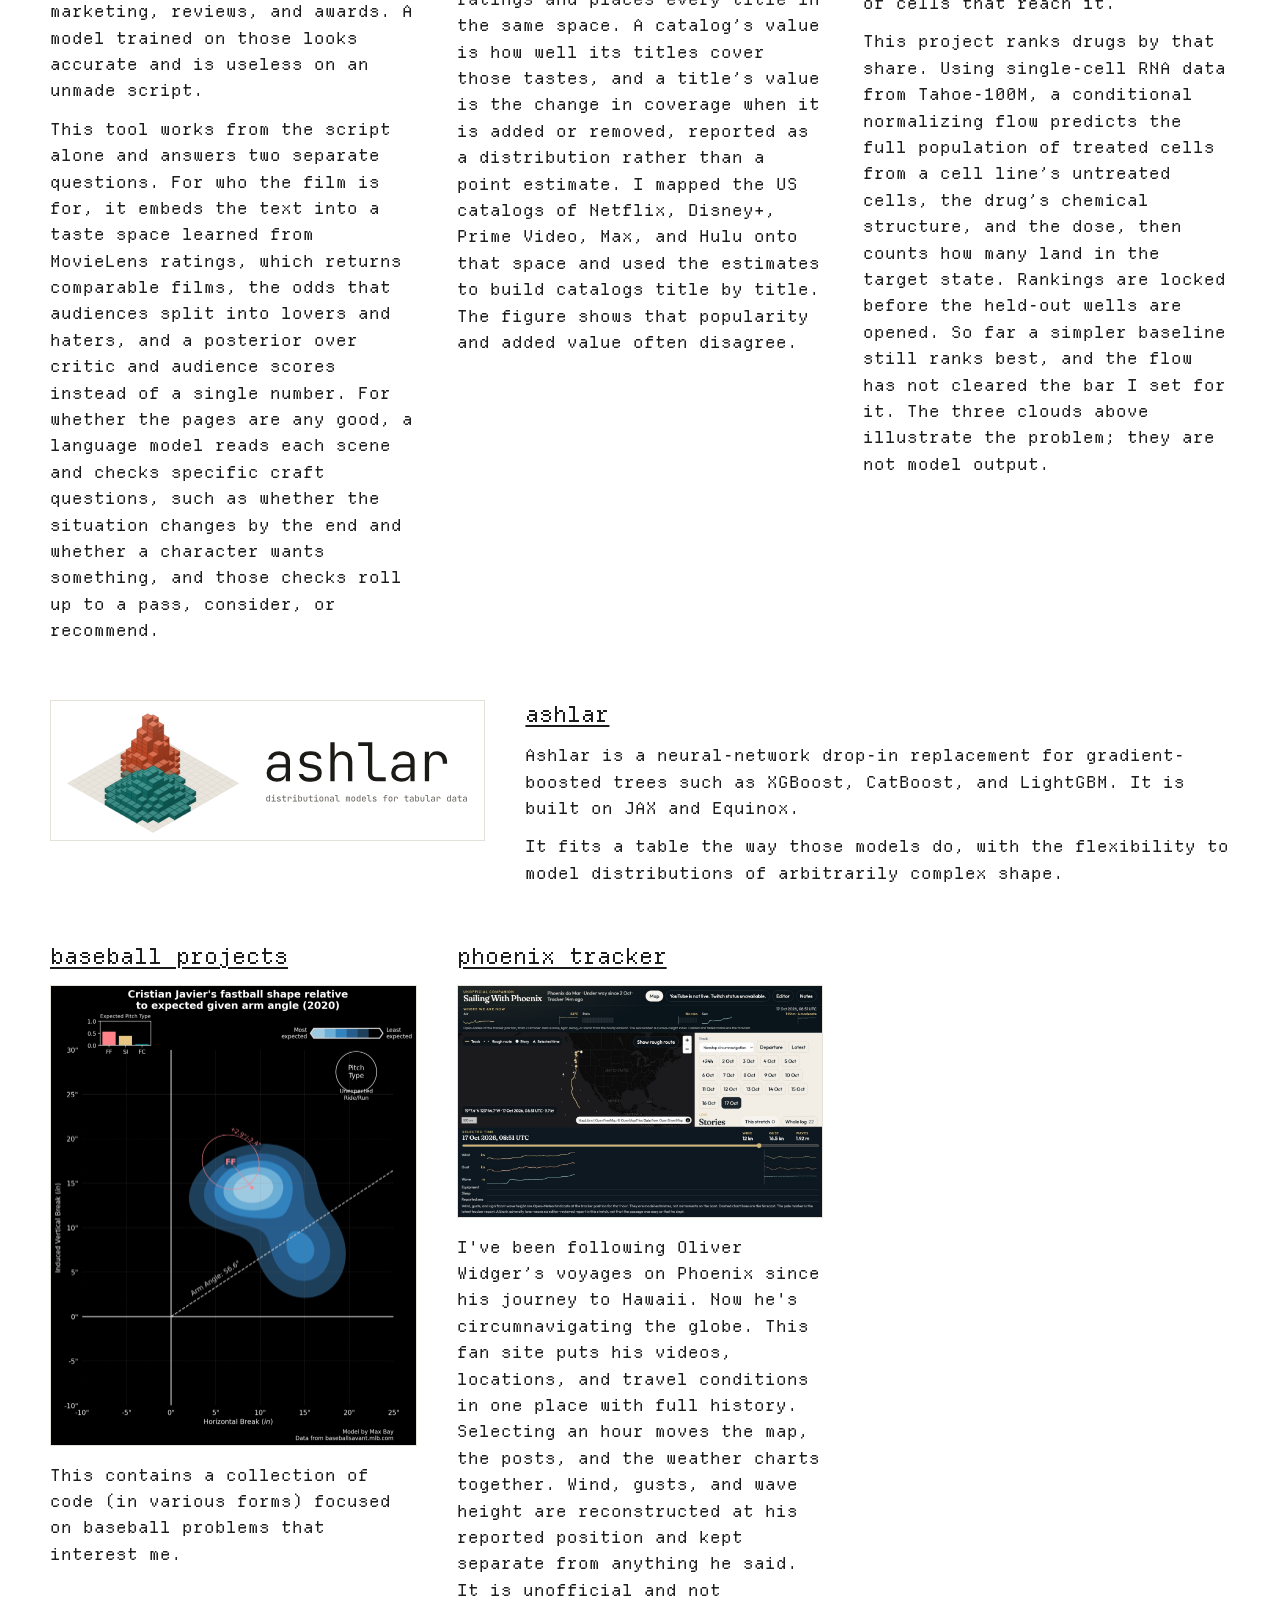
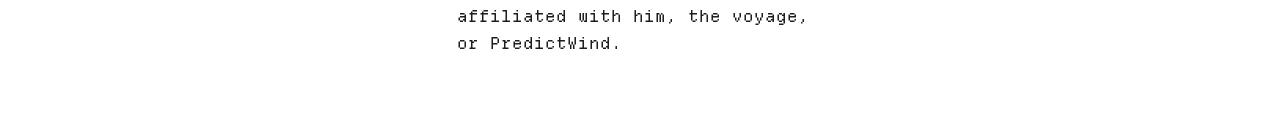
==== commit 59a9ace3: "Lay the Ashlar card out in two columns. The logo takes the smaller golden-ratio share and the headin" ====
--- a/index.html
+++ b/index.html
@@ -75,11 +75,13 @@
       <p>This project ranks drugs by that share. Using single-cell RNA data from Tahoe-100M, a conditional normalizing flow predicts the full population of treated cells from a cell line’s untreated cells, the drug’s chemical structure, and the dose, then counts how many land in the target state. Rankings are locked before the held-out wells are opened. So far a simpler baseline still ranks best, and the flow has not cleared the bar I set for it. The three clouds above illustrate the problem; they are not model output.</p>
     </article>
 
-    <article>
-      <h2><a href="https://github.com/maxmbay/ashlar">ashlar</a></h2>
+    <article class="ashlar">
       <img src="images/ashlar.svg" width="806" height="260" alt="Ashlar logo: isometric blocks of a two-mode density beside the word ashlar and the line distributional models for tabular data.">
-      <p>Ashlar is a neural-network drop-in replacement for gradient-boosted trees such as XGBoost, CatBoost, and LightGBM. It is built on JAX and Equinox.</p>
-      <p>It fits a table the way those models do, with the flexibility to model distributions of arbitrarily complex shape.</p>
+      <div>
+        <h2><a href="https://github.com/maxmbay/ashlar">ashlar</a></h2>
+        <p>Ashlar is a neural-network drop-in replacement for gradient-boosted trees such as XGBoost, CatBoost, and LightGBM. It is built on JAX and Equinox.</p>
+        <p>It fits a table the way those models do, with the flexibility to model distributions of arbitrarily complex shape.</p>
+      </div>
     </article>
 
     <article>
--- a/styles.css
+++ b/styles.css
@@ -137,6 +137,19 @@
 
 article p:last-child { margin-bottom: 0; }
 
+/* 1 : φ, so the logo takes 1/φ² of the row and the text takes 1/φ. */
+article.ashlar {
+  grid-column: 1 / -1;
+  display: grid;
+  grid-template-columns: 1fr 1.618034fr;
+  column-gap: 40px;
+  align-items: start;
+}
+
+article.ashlar img { margin: 0; }
+
+article.ashlar h2 + p { margin-top: 14px; }
+
 @media (max-width: 1100px) {
   body > main {
     grid-template-columns: 1fr 1fr;
@@ -149,6 +162,11 @@
     grid-template-columns: 1fr;
     row-gap: 40px;
   }
+
+  article.ashlar {
+    grid-template-columns: 1fr;
+    row-gap: 16px;
+  }
 }
 
 @media (max-width: 560px) {
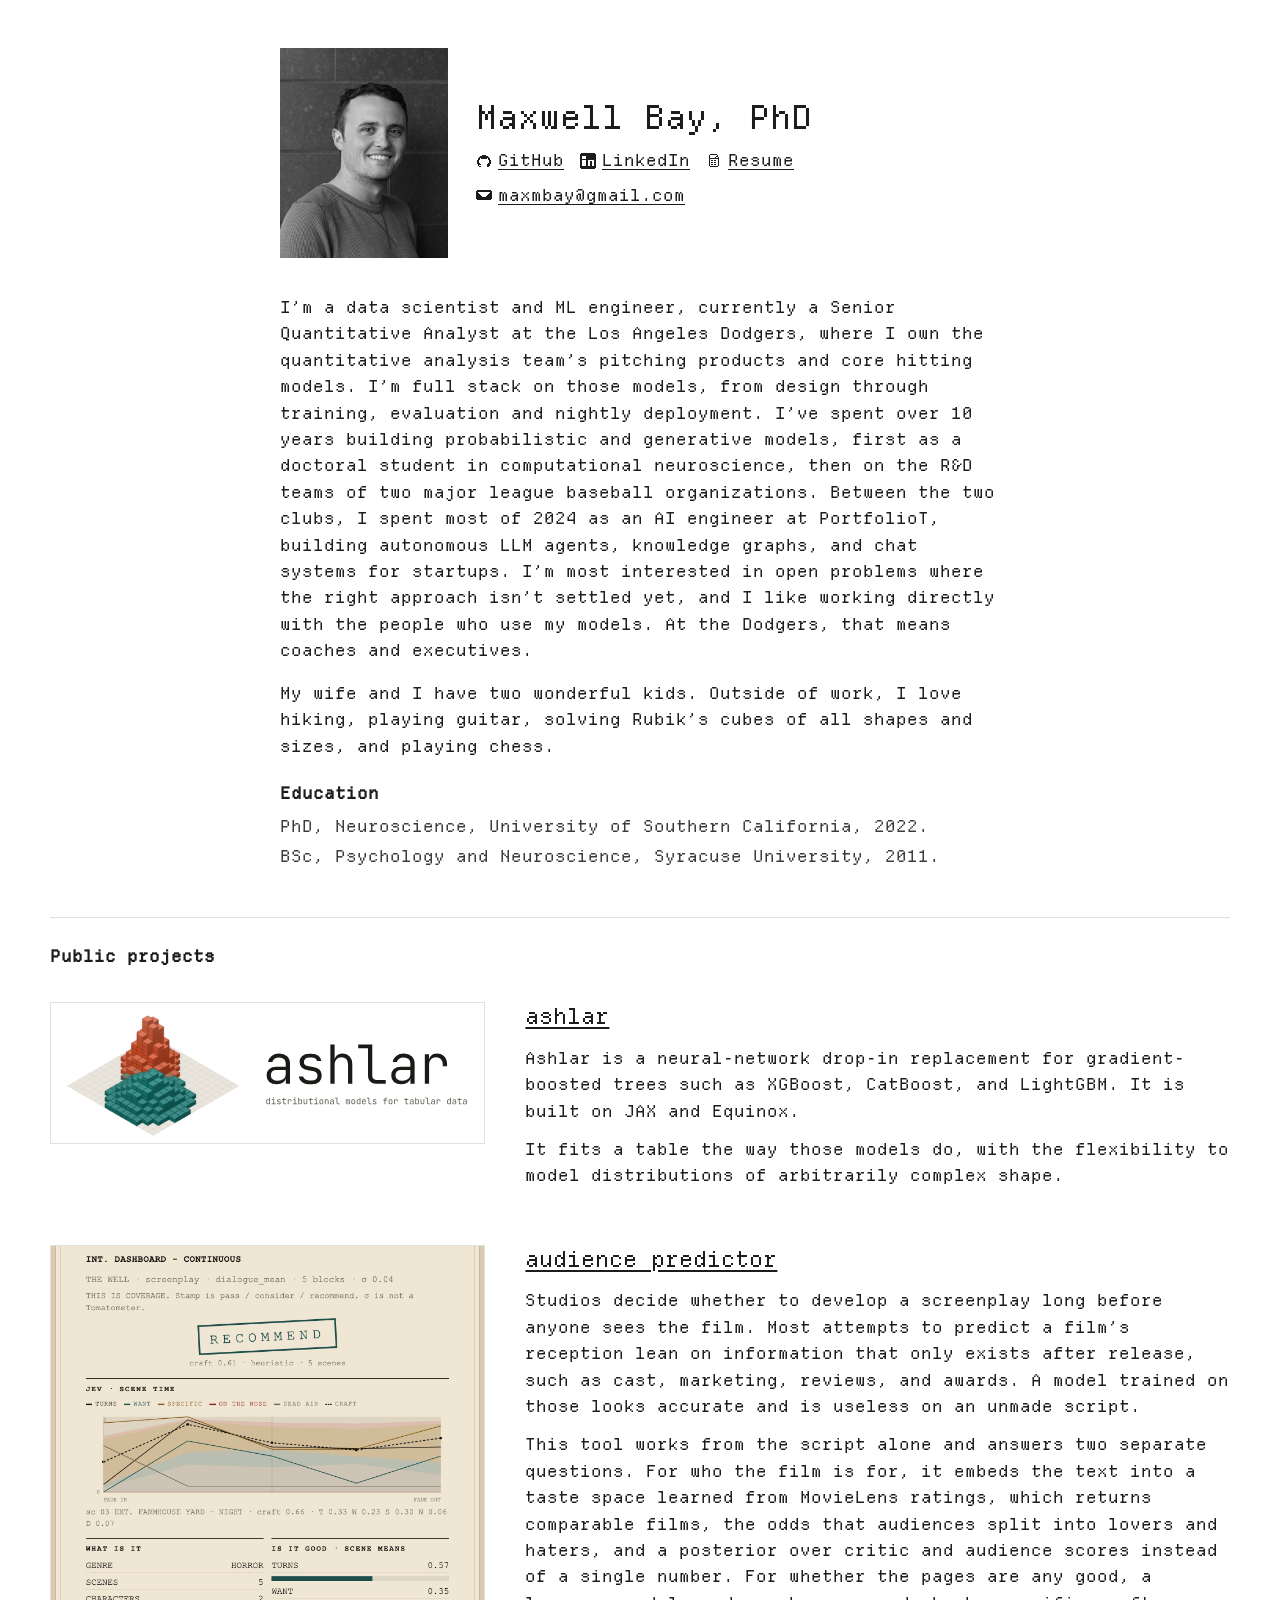
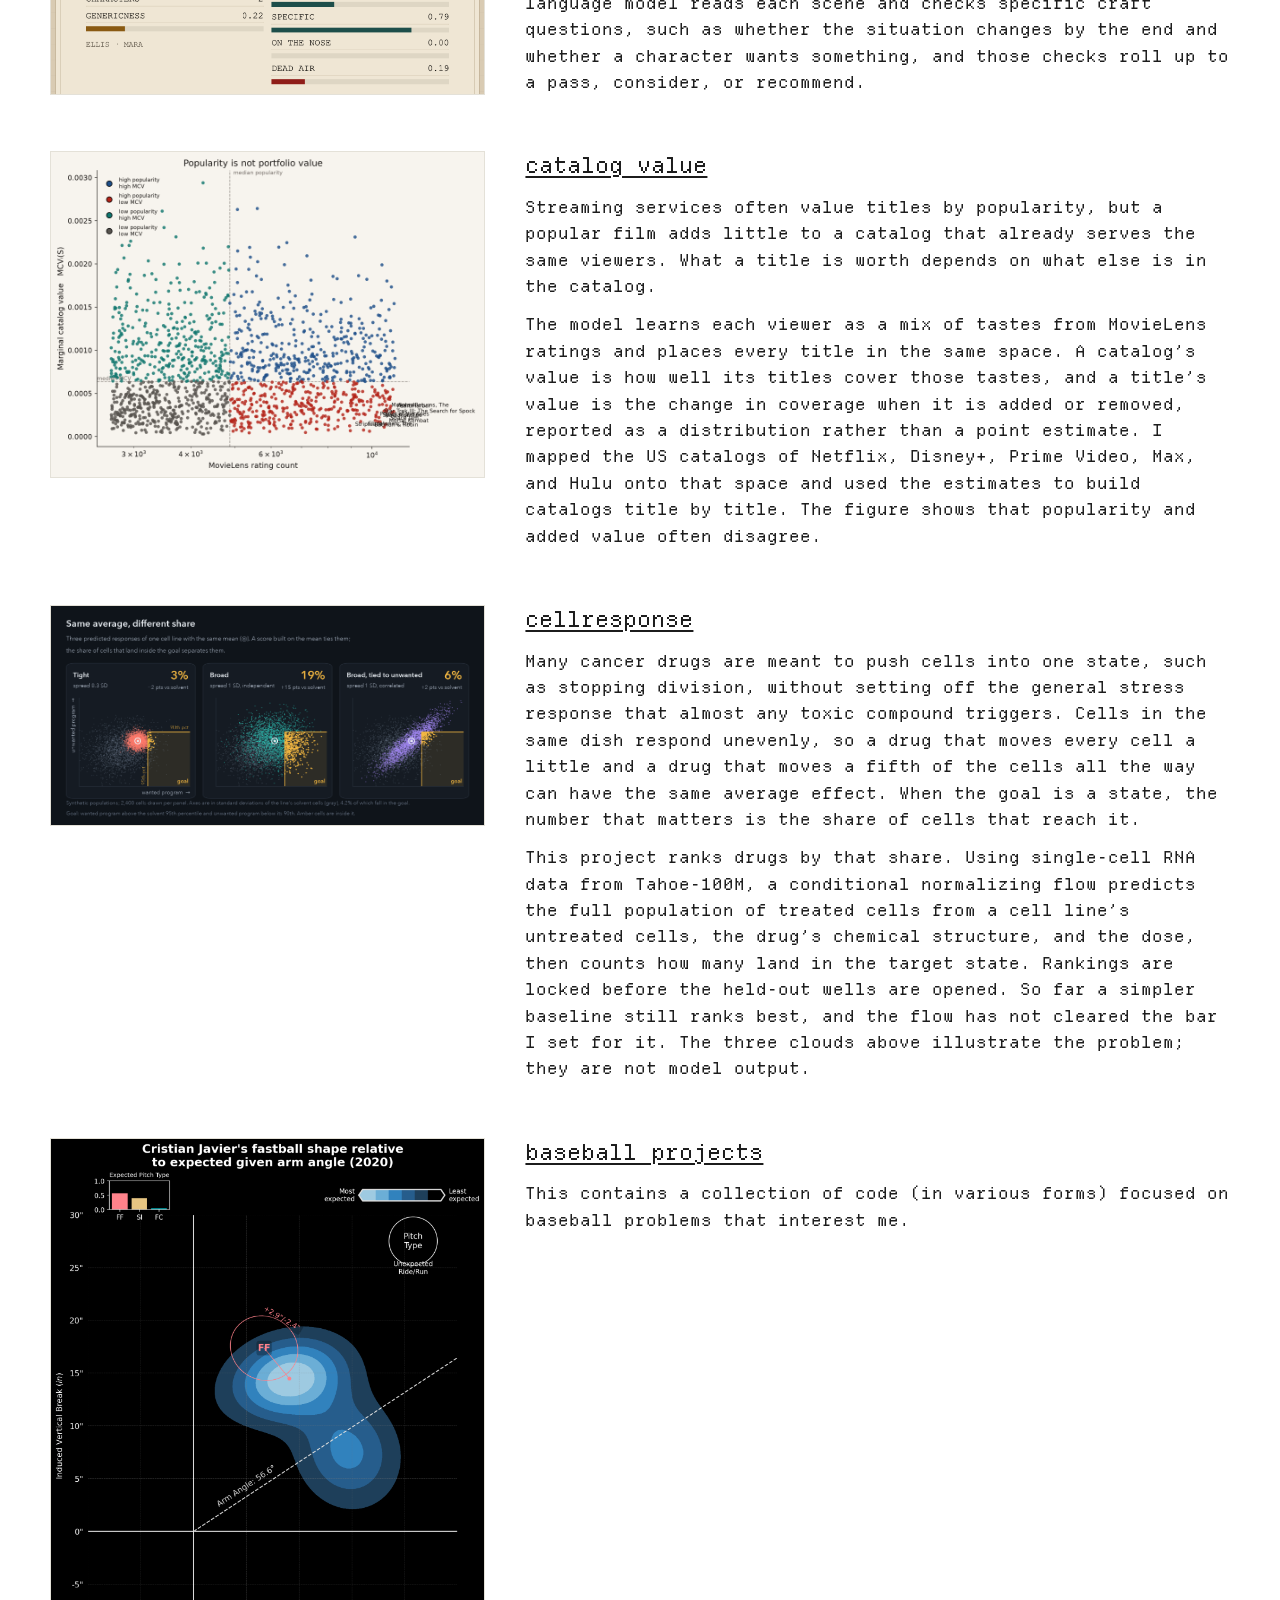
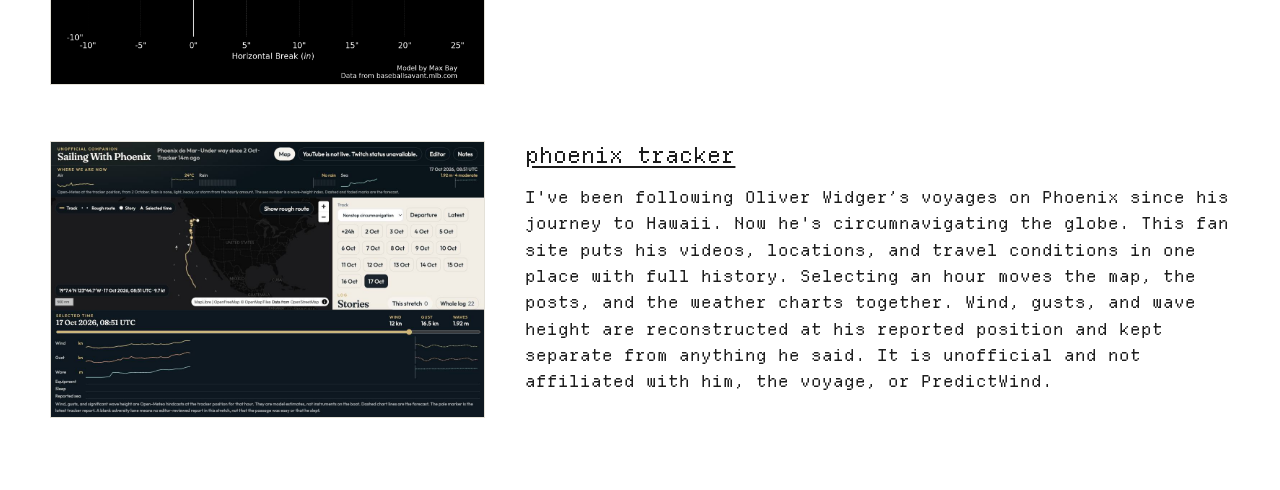
==== commit 0e502397: "Put every project card in two columns and lead with Ashlar. The image sits in the smaller golden-rat" ====
--- a/index.html
+++ b/index.html
@@ -55,27 +55,6 @@
   <main>
     <h2 class="projects-label">Public projects</h2>
     <article>
-      <h2><a href="https://github.com/maxmbay/audience-predictor">audience predictor</a></h2>
-      <img src="images/audience.png" width="1540" height="1592" alt="Coverage desk for the spec The Well: a recommend stamp, a scene-by-scene craft chart, and short notes on what the script is and whether it is good.">
-      <p>Studios decide whether to develop a screenplay long before anyone sees the film. Most attempts to predict a film’s reception lean on information that only exists after release, such as cast, marketing, reviews, and awards. A model trained on those looks accurate and is useless on an unmade script.</p>
-      <p>This tool works from the script alone and answers two separate questions. For who the film is for, it embeds the text into a taste space learned from MovieLens ratings, which returns comparable films, the odds that audiences split into lovers and haters, and a posterior over critic and audience scores instead of a single number. For whether the pages are any good, a language model reads each scene and checks specific craft questions, such as whether the situation changes by the end and whether a character wants something, and those checks roll up to a pass, consider, or recommend.</p>
-    </article>
-
-    <article>
-      <h2><a href="https://github.com/maxmbay/catalog-value">catalog value</a></h2>
-      <img src="images/catalog.png" width="1936" height="1452" alt="Scatter of MovieLens popularity against marginal catalog value. High-popularity titles are not always high value.">
-      <p>Streaming services often value titles by popularity, but a popular film adds little to a catalog that already serves the same viewers. What a title is worth depends on what else is in the catalog.</p>
-      <p>The model learns each viewer as a mix of tastes from MovieLens ratings and places every title in the same space. A catalog’s value is how well its titles cover those tastes, and a title’s value is the change in coverage when it is added or removed, reported as a distribution rather than a point estimate. I mapped the US catalogs of Netflix, Disney+, Prime Video, Max, and Hulu onto that space and used the estimates to build catalogs title by title. The figure shows that popularity and added value often disagree.</p>
-    </article>
-
-    <article>
-      <h2><a href="https://github.com/maxmbay/expression">cellresponse</a></h2>
-      <img src="images/expression.png" width="2000" height="1010" alt="Three synthetic responses with the same mean. Three percent, nineteen percent, and six percent of the cells fall inside the goal.">
-      <p>Many cancer drugs are meant to push cells into one state, such as stopping division, without setting off the general stress response that almost any toxic compound triggers. Cells in the same dish respond unevenly, so a drug that moves every cell a little and a drug that moves a fifth of the cells all the way can have the same average effect. When the goal is a state, the number that matters is the share of cells that reach it.</p>
-      <p>This project ranks drugs by that share. Using single-cell RNA data from Tahoe-100M, a conditional normalizing flow predicts the full population of treated cells from a cell line’s untreated cells, the drug’s chemical structure, and the dose, then counts how many land in the target state. Rankings are locked before the held-out wells are opened. So far a simpler baseline still ranks best, and the flow has not cleared the bar I set for it. The three clouds above illustrate the problem; they are not model output.</p>
-    </article>
-
-    <article class="ashlar">
       <img src="images/ashlar.svg" width="806" height="260" alt="Ashlar logo: isometric blocks of a two-mode density beside the word ashlar and the line distributional models for tabular data.">
       <div>
         <h2><a href="https://github.com/maxmbay/ashlar">ashlar</a></h2>
@@ -85,15 +64,46 @@
     </article>
 
     <article>
-      <h2><a href="https://github.com/maxmbay/public_baseball">baseball projects</a></h2>
-      <img src="images/baseball.png" width="1460" height="1837" alt="Cristian Javier’s 2020 fastball plotted against the movement expected from his arm angle. The four-seam fastball sits above that expectation.">
-      <p>This contains a collection of code (in various forms) focused on baseball problems that interest me.</p>
+      <img src="images/audience.png" width="1540" height="1592" alt="Coverage desk for the spec The Well: a recommend stamp, a scene-by-scene craft chart, and short notes on what the script is and whether it is good.">
+      <div>
+        <h2><a href="https://github.com/maxmbay/audience-predictor">audience predictor</a></h2>
+        <p>Studios decide whether to develop a screenplay long before anyone sees the film. Most attempts to predict a film’s reception lean on information that only exists after release, such as cast, marketing, reviews, and awards. A model trained on those looks accurate and is useless on an unmade script.</p>
+        <p>This tool works from the script alone and answers two separate questions. For who the film is for, it embeds the text into a taste space learned from MovieLens ratings, which returns comparable films, the odds that audiences split into lovers and haters, and a posterior over critic and audience scores instead of a single number. For whether the pages are any good, a language model reads each scene and checks specific craft questions, such as whether the situation changes by the end and whether a character wants something, and those checks roll up to a pass, consider, or recommend.</p>
+      </div>
     </article>
 
     <article>
-      <h2><a href="https://github.com/maxmbay/phoenix-tracker">phoenix tracker</a></h2>
+      <img src="images/catalog.png" width="1936" height="1452" alt="Scatter of MovieLens popularity against marginal catalog value. High-popularity titles are not always high value.">
+      <div>
+        <h2><a href="https://github.com/maxmbay/catalog-value">catalog value</a></h2>
+        <p>Streaming services often value titles by popularity, but a popular film adds little to a catalog that already serves the same viewers. What a title is worth depends on what else is in the catalog.</p>
+        <p>The model learns each viewer as a mix of tastes from MovieLens ratings and places every title in the same space. A catalog’s value is how well its titles cover those tastes, and a title’s value is the change in coverage when it is added or removed, reported as a distribution rather than a point estimate. I mapped the US catalogs of Netflix, Disney+, Prime Video, Max, and Hulu onto that space and used the estimates to build catalogs title by title. The figure shows that popularity and added value often disagree.</p>
+      </div>
+    </article>
+
+    <article>
+      <img src="images/expression.png" width="2000" height="1010" alt="Three synthetic responses with the same mean. Three percent, nineteen percent, and six percent of the cells fall inside the goal.">
+      <div>
+        <h2><a href="https://github.com/maxmbay/expression">cellresponse</a></h2>
+        <p>Many cancer drugs are meant to push cells into one state, such as stopping division, without setting off the general stress response that almost any toxic compound triggers. Cells in the same dish respond unevenly, so a drug that moves every cell a little and a drug that moves a fifth of the cells all the way can have the same average effect. When the goal is a state, the number that matters is the share of cells that reach it.</p>
+        <p>This project ranks drugs by that share. Using single-cell RNA data from Tahoe-100M, a conditional normalizing flow predicts the full population of treated cells from a cell line’s untreated cells, the drug’s chemical structure, and the dose, then counts how many land in the target state. Rankings are locked before the held-out wells are opened. So far a simpler baseline still ranks best, and the flow has not cleared the bar I set for it. The three clouds above illustrate the problem; they are not model output.</p>
+      </div>
+    </article>
+
+    <article>
+      <img src="images/baseball.png" width="1460" height="1837" alt="Cristian Javier’s 2020 fastball plotted against the movement expected from his arm angle. The four-seam fastball sits above that expectation.">
+      <div>
+        <h2><a href="https://github.com/maxmbay/public_baseball">baseball projects</a></h2>
+        <p>This contains a collection of code (in various forms) focused on baseball problems that interest me.</p>
+      </div>
+    </article>
+
+    <article>
       <img src="images/phoenix.jpg" width="1200" height="760" alt="Voyage companion for Sailing With Phoenix: the track on a map, the hour’s weather, and the story log.">
-      <p>I've been following Oliver Widger’s voyages on Phoenix since his journey to Hawaii. Now he's circumnavigating the globe. This fan site puts his videos, locations, and travel conditions in one place with full history. Selecting an hour moves the map, the posts, and the weather charts together. Wind, gusts, and wave height are reconstructed at his reported position and kept separate from anything he said. It is unofficial and not affiliated with him, the voyage, or PredictWind.</p>
+      <div>
+        <h2><a href="https://github.com/maxmbay/phoenix-tracker">phoenix tracker</a></h2>
+        <p>I've been following Oliver Widger’s voyages on Phoenix since his journey to Hawaii. Now he's circumnavigating the globe. This fan site puts his videos, locations, and travel conditions in one place with full history. Selecting an hour moves the map, the posts, and the weather charts together. Wind, gusts, and wave height are reconstructed at his reported position and kept separate from anything he said. It is unofficial and not affiliated with him, the voyage, or PredictWind.</p>
+      </div>
     </article>
   </main>
 </body>
--- a/styles.css
+++ b/styles.css
@@ -97,8 +97,7 @@
 body > main {
   width: min(1180px, calc(100% - 40px));
   display: grid;
-  grid-template-columns: repeat(3, 1fr);
-  column-gap: 40px;
+  grid-template-columns: 1fr;
   row-gap: 56px;
   align-items: start;
   margin-top: 48px;
@@ -114,7 +113,14 @@
   line-height: 1.3;
 }
 
-main article { margin-top: 0; }
+/* 1 : φ, so the image takes 1/φ² of the row and the text takes 1/φ. */
+main article {
+  margin-top: 0;
+  display: grid;
+  grid-template-columns: 1fr 1.618034fr;
+  column-gap: 40px;
+  align-items: start;
+}
 
 h2 {
   margin: 0;
@@ -127,7 +133,7 @@
   display: block;
   width: 100%;
   height: auto;
-  margin: 14px 0 16px;
+  margin: 0;
   border: 1px solid #e4e1d8;
 }
 
@@ -137,33 +143,16 @@
 
 article p:last-child { margin-bottom: 0; }
 
-/* 1 : φ, so the logo takes 1/φ² of the row and the text takes 1/φ. */
-article.ashlar {
-  grid-column: 1 / -1;
-  display: grid;
-  grid-template-columns: 1fr 1.618034fr;
-  column-gap: 40px;
-  align-items: start;
-}
-
-article.ashlar img { margin: 0; }
-
-article.ashlar h2 + p { margin-top: 14px; }
+article h2 + p { margin-top: 14px; }
 
 @media (max-width: 1100px) {
-  body > main {
-    grid-template-columns: 1fr 1fr;
-    row-gap: 48px;
-  }
+  body > main { row-gap: 48px; }
 }
 
 @media (max-width: 700px) {
-  body > main {
-    grid-template-columns: 1fr;
-    row-gap: 40px;
-  }
+  body > main { row-gap: 40px; }
 
-  article.ashlar {
+  main article {
     grid-template-columns: 1fr;
     row-gap: 16px;
   }
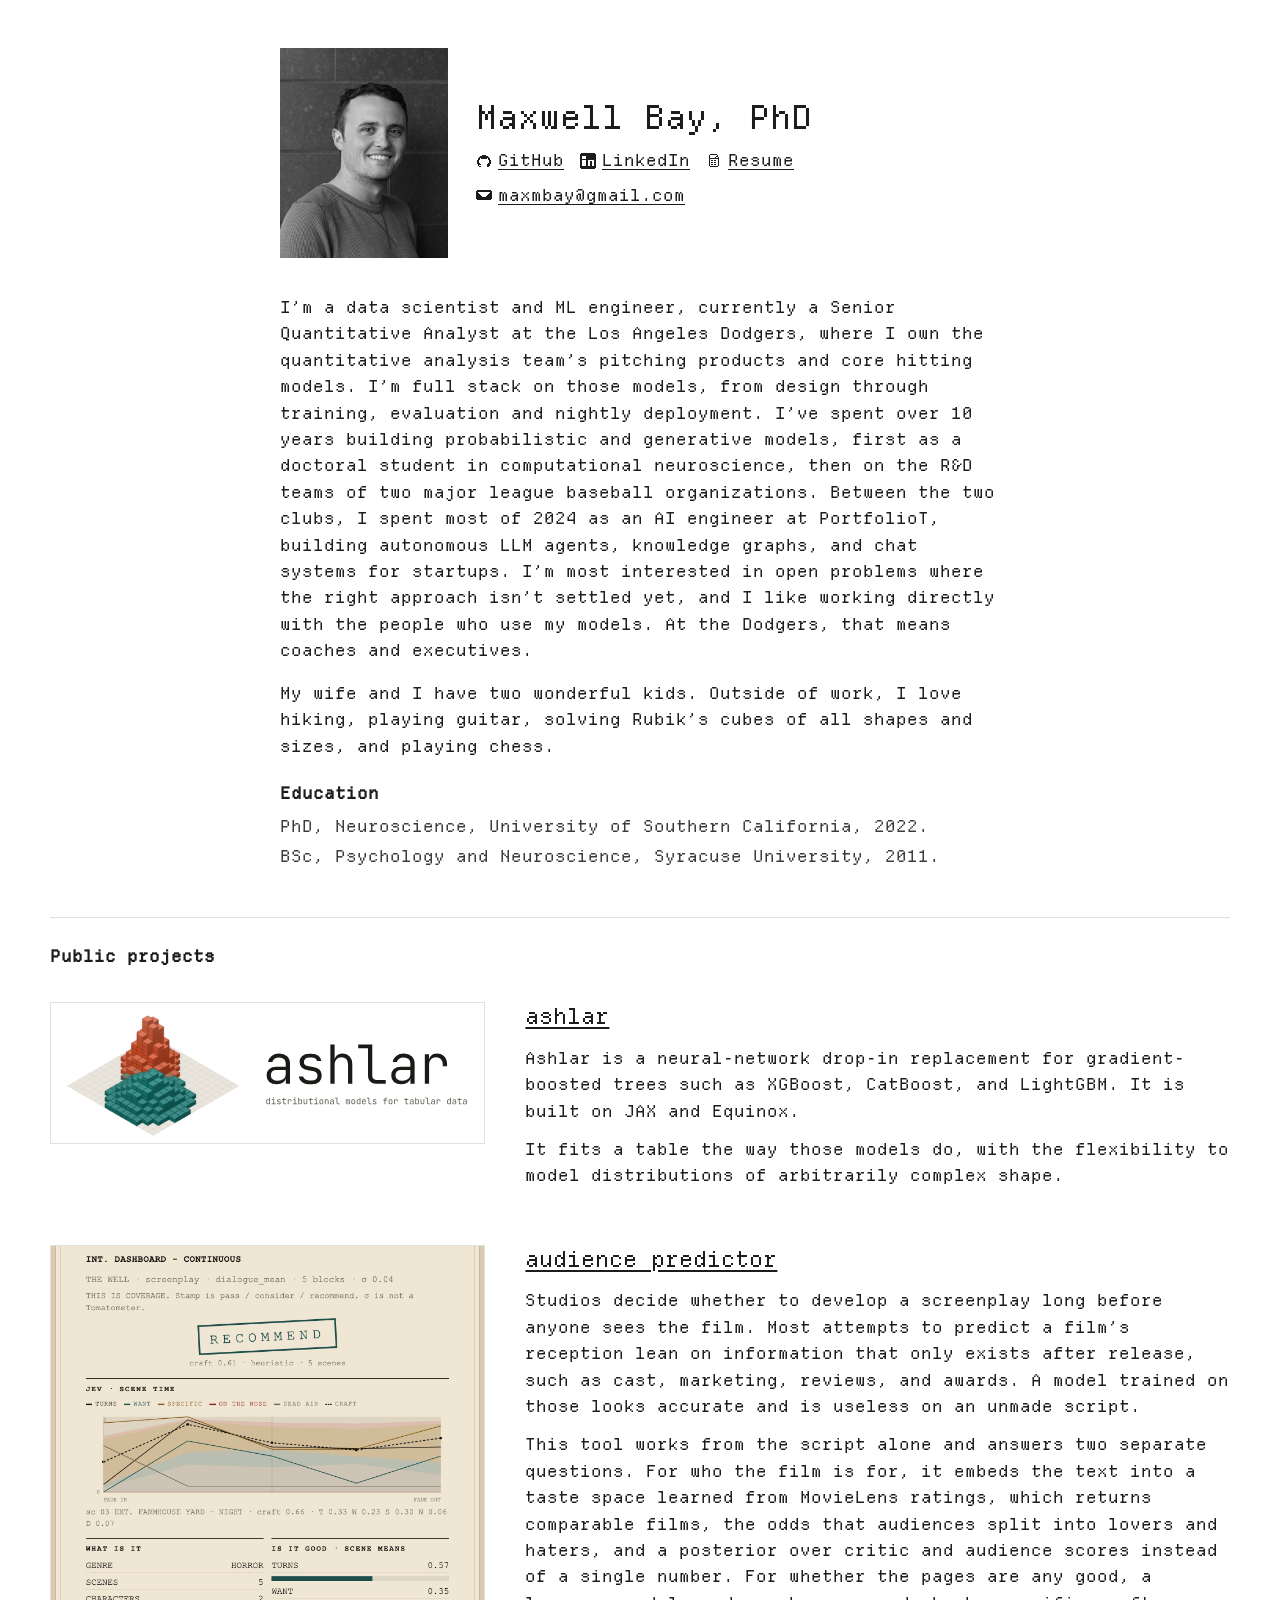
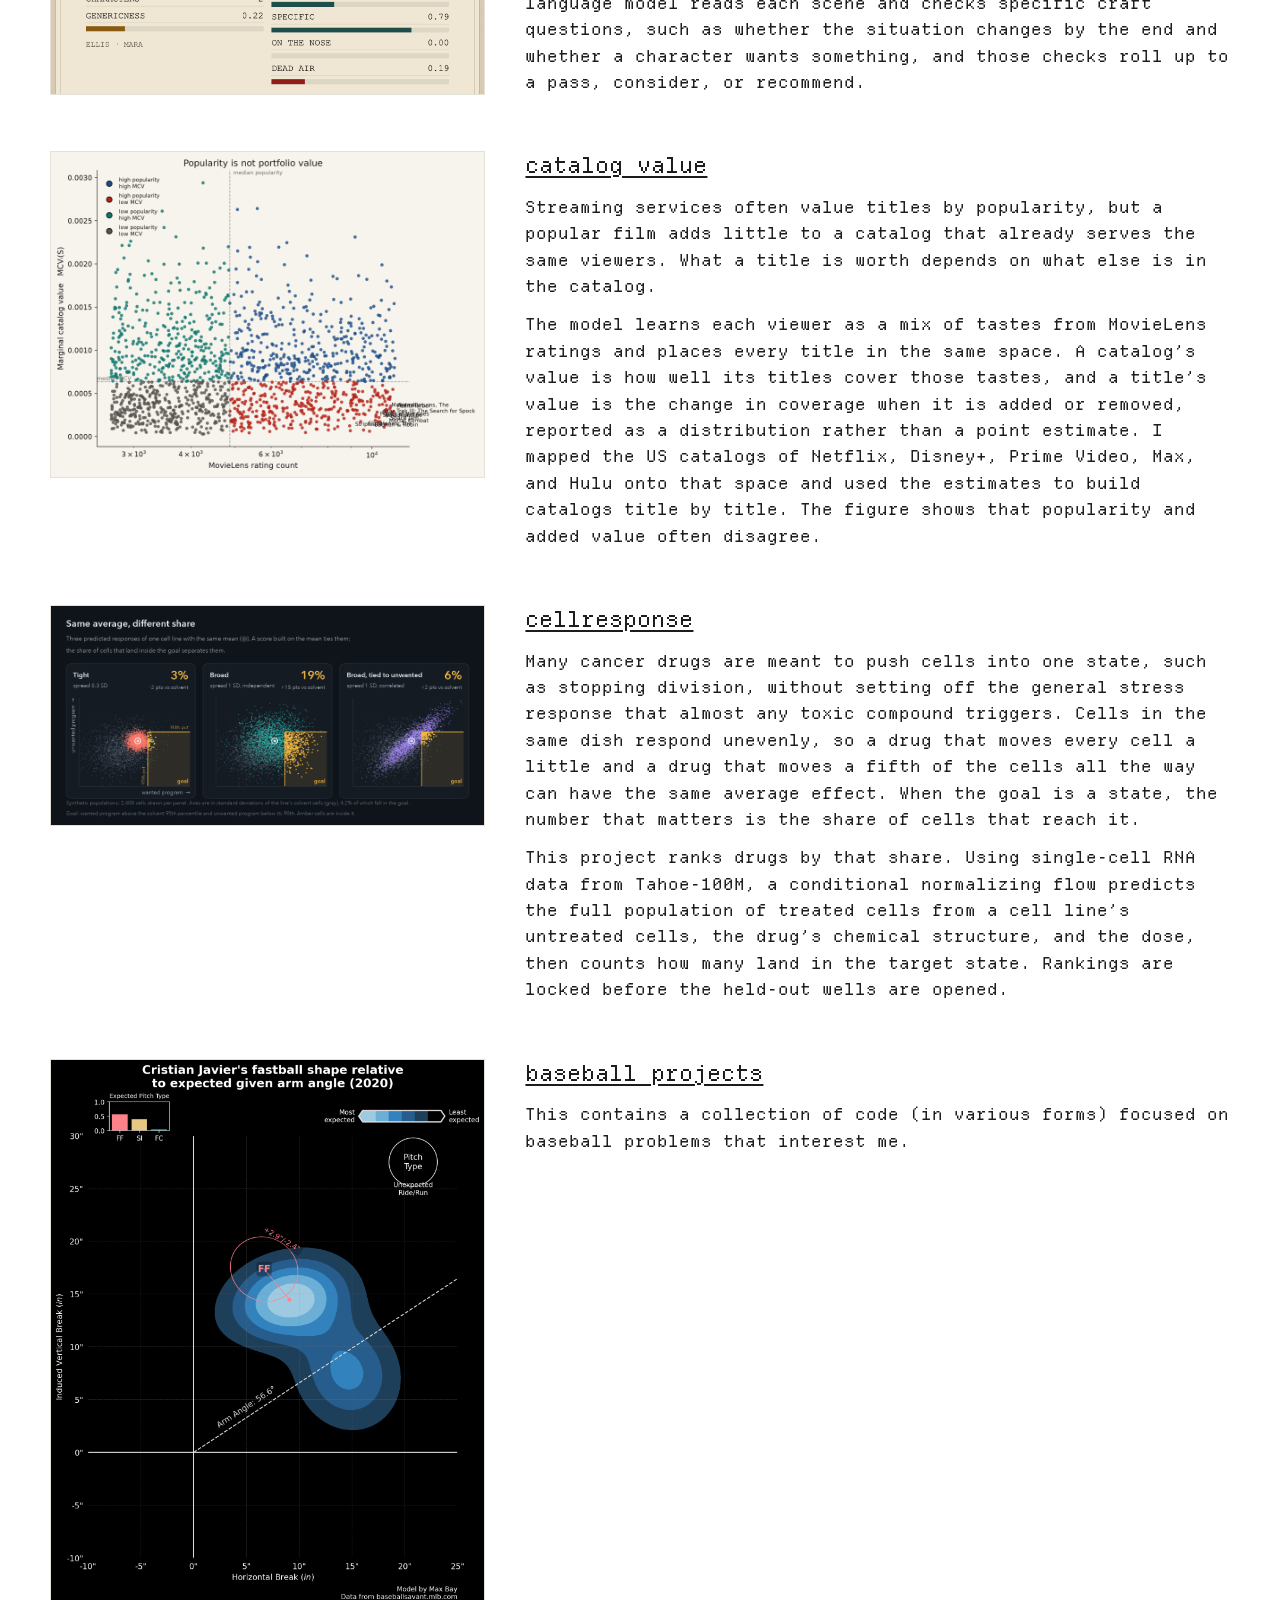
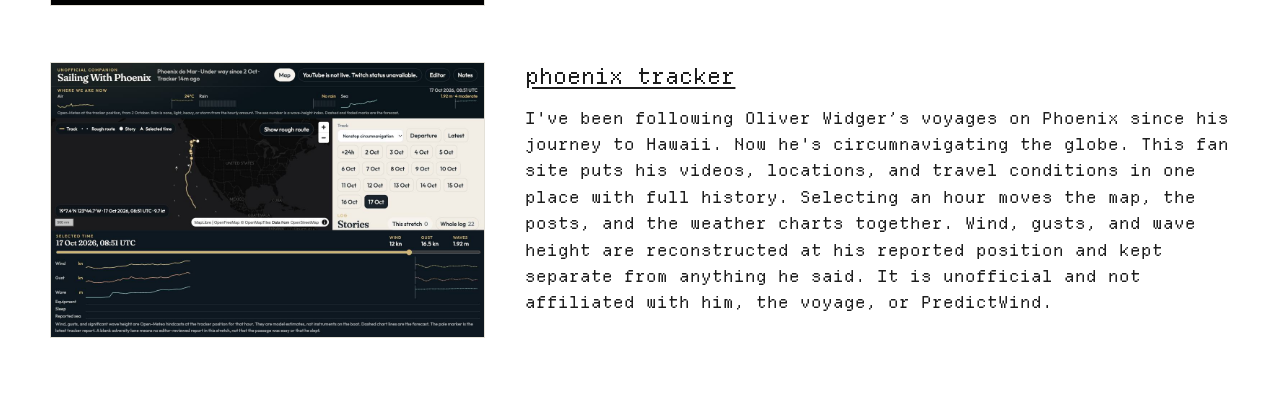
==== commit 0724092e: "Update index.html" ====
--- a/index.html
+++ b/index.html
@@ -86,7 +86,7 @@
       <div>
         <h2><a href="https://github.com/maxmbay/expression">cellresponse</a></h2>
         <p>Many cancer drugs are meant to push cells into one state, such as stopping division, without setting off the general stress response that almost any toxic compound triggers. Cells in the same dish respond unevenly, so a drug that moves every cell a little and a drug that moves a fifth of the cells all the way can have the same average effect. When the goal is a state, the number that matters is the share of cells that reach it.</p>
-        <p>This project ranks drugs by that share. Using single-cell RNA data from Tahoe-100M, a conditional normalizing flow predicts the full population of treated cells from a cell line’s untreated cells, the drug’s chemical structure, and the dose, then counts how many land in the target state. Rankings are locked before the held-out wells are opened. So far a simpler baseline still ranks best, and the flow has not cleared the bar I set for it. The three clouds above illustrate the problem; they are not model output.</p>
+        <p>This project ranks drugs by that share. Using single-cell RNA data from Tahoe-100M, a conditional normalizing flow predicts the full population of treated cells from a cell line’s untreated cells, the drug’s chemical structure, and the dose, then counts how many land in the target state. Rankings are locked before the held-out wells are opened.</p>
       </div>
     </article>
 
